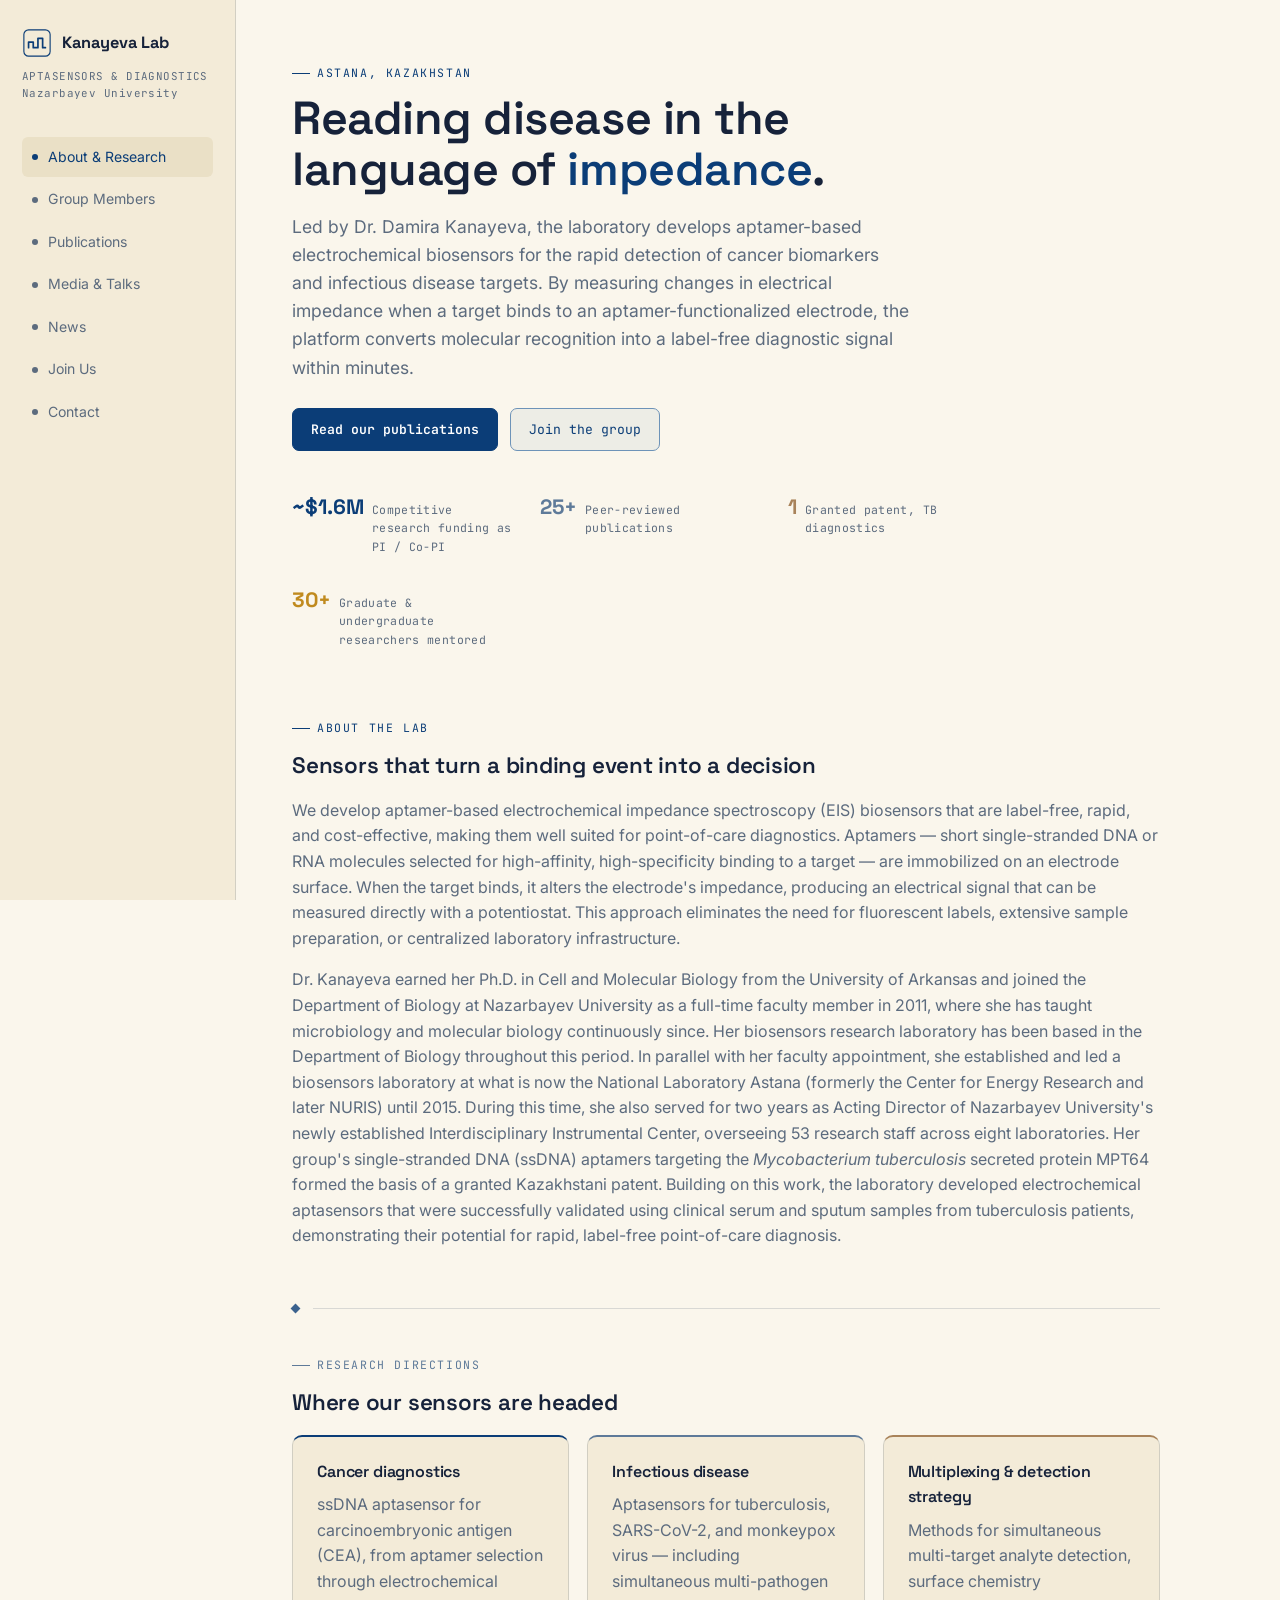
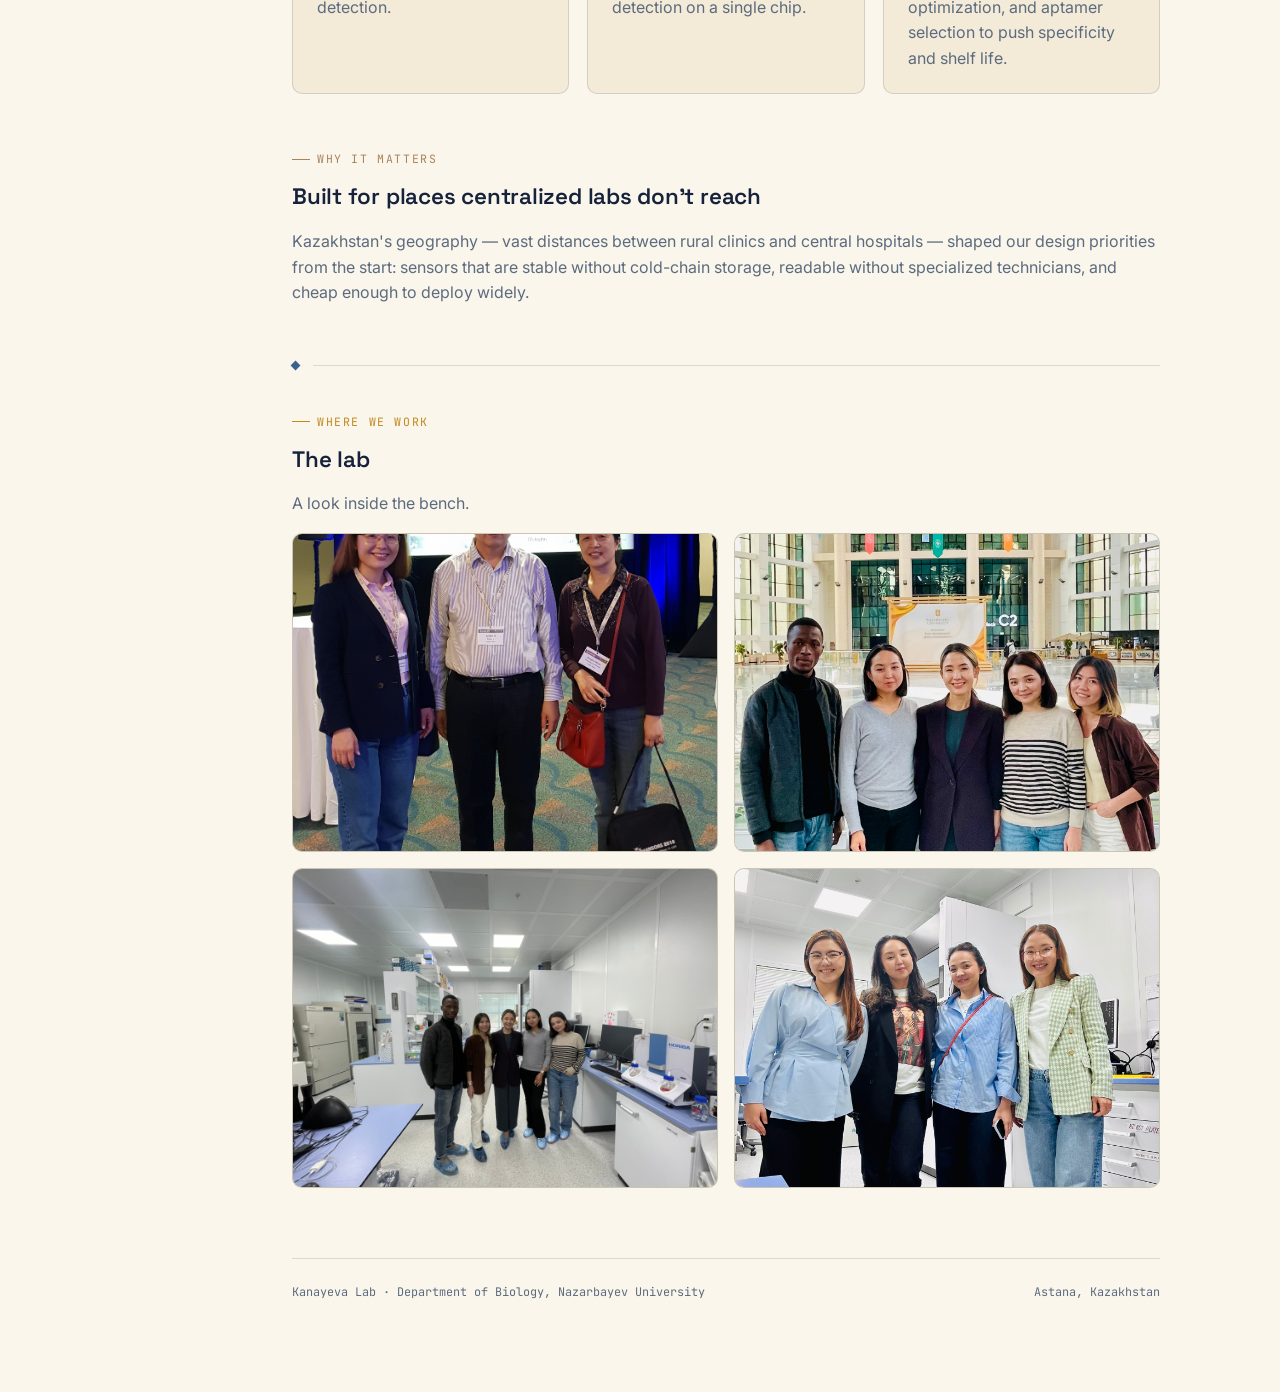
==== index.html @ 196bb0ec "Add files via upload" ====
<!DOCTYPE html>
<html lang="en">
<head>
<meta charset="UTF-8">
<meta name="viewport" content="width=device-width, initial-scale=1.0">
<title>Kanayeva Lab — Aptasensors &amp; Diagnostics, Nazarbayev University</title>
<link rel="preconnect" href="https://fonts.googleapis.com">
<link rel="preconnect" href="https://fonts.gstatic.com" crossorigin>
<link href="https://fonts.googleapis.com/css2?family=Space+Grotesk:wght@400;500;600;700&family=Inter:wght@400;500;600&family=JetBrains+Mono:wght@400;500&display=swap" rel="stylesheet">
<link rel="icon" type="image/svg+xml" href="favicon.svg">
<link rel="stylesheet" href="styles.css">
</head>
<body>
<div class="shell">

  <button class="nav-toggle" aria-label="Toggle menu">
    <svg viewBox="0 0 24 24" fill="none" stroke="currentColor" stroke-width="1.8"><path d="M3 6h18M3 12h18M3 18h18"/></svg>
  </button>

  <nav class="sidebar">
    <a href="index.html" class="brand">
      <div class="brand-mark">
        <svg viewBox="0 0 32 32" fill="none">
          <rect x="2" y="2" width="28" height="28" rx="5" stroke="#0B3D77" stroke-width="1.2"/>
          <path d="M7 21 L7 15 L12 15 L12 21 L17 21 L17 11 L22 11 L22 21 L25 21" stroke="#0B3D77" stroke-width="1.8" fill="none" stroke-linecap="round" stroke-linejoin="round"/>
        </svg>
        <div>
          <div class="brand-name">Kanayeva Lab</div>
        </div>
      </div>
      <div class="brand-sub">APTASENSORS &amp; DIAGNOSTICS<br>Nazarbayev University</div>
    </a>

    <ul class="nav-list">
      <li><a href="index.html" class="active"><span class="nav-dot"></span>About &amp; Research</a></li>
      <li><a href="team.html"><span class="nav-dot"></span>Group Members</a></li>
      <li><a href="publications.html"><span class="nav-dot"></span>Publications</a></li>
      <li><a href="media.html"><span class="nav-dot"></span>Media &amp; Talks</a></li>
      <li><a href="news.html"><span class="nav-dot"></span>News</a></li>
      <li><a href="join.html"><span class="nav-dot"></span>Join Us</a></li>
      <li><a href="contact.html"><span class="nav-dot"></span>Contact</a></li>
    </ul>
  </nav>

  <main>

    <section class="hero hero-single">
      <div>
        <div class="eyebrow">Astana, Kazakhstan</div>
        <h1>Reading disease in the language of <span style="color:var(--teal)">impedance</span>.</h1>
        <p class="lede">Led by Dr. Damira Kanayeva, the laboratory develops aptamer-based electrochemical biosensors for the rapid detection of cancer biomarkers and infectious disease targets. By measuring changes in electrical impedance when a target binds to an aptamer-functionalized electrode, the platform converts molecular recognition into a label-free diagnostic signal within minutes.</p>
        <div class="hero-actions">
          <a href="publications.html" class="btn primary">Read our publications</a>
          <a href="join.html" class="btn">Join the group</a>
        </div>
        <div class="stat-row">
          <div class="stat"><b>~$1.6M</b><span>Competitive research funding as PI / Co-PI</span></div>
          <div class="stat"><b>25+</b><span>Peer-reviewed publications</span></div>
          <div class="stat"><b>1</b><span>Granted patent, TB diagnostics</span></div>
          <div class="stat"><b>30+</b><span>Graduate &amp; undergraduate researchers mentored</span></div>
        </div>
      </div>
    </section>

    <section>
      <div class="eyebrow">About the lab</div>
      <h2>Sensors that turn a binding event into a decision</h2>
      <p>We develop aptamer-based electrochemical impedance spectroscopy (EIS) biosensors that are label-free, rapid, and cost-effective, making them well suited for point-of-care diagnostics. Aptamers — short single-stranded DNA or RNA molecules selected for high-affinity, high-specificity binding to a target — are immobilized on an electrode surface. When the target binds, it alters the electrode's impedance, producing an electrical signal that can be measured directly with a potentiostat. This approach eliminates the need for fluorescent labels, extensive sample preparation, or centralized laboratory infrastructure.</p>
      <p>Dr. Kanayeva earned her Ph.D. in Cell and Molecular Biology from the University of Arkansas and joined the Department of Biology at Nazarbayev University as a full-time faculty member in 2011, where she has taught microbiology and molecular biology continuously since. Her biosensors research laboratory has been based in the Department of Biology throughout this period. In parallel with her faculty appointment, she established and led a biosensors laboratory at what is now the National Laboratory Astana (formerly the Center for Energy Research and later NURIS) until 2015. During this time, she also served for two years as Acting Director of Nazarbayev University's newly established Interdisciplinary Instrumental Center, overseeing 53 research staff across eight laboratories. Her group's single-stranded DNA (ssDNA) aptamers targeting the <em>Mycobacterium tuberculosis</em> secreted protein MPT64 formed the basis of a granted Kazakhstani patent. Building on this work, the laboratory developed electrochemical aptasensors that were successfully validated using clinical serum and sputum samples from tuberculosis patients, demonstrating their potential for rapid, label-free point-of-care diagnosis.</p>
    </section>

    <div class="arc-divider">
      <span class="divider-mark"></span>
      <div class="line"></div>
    </div>

    <section>
      <div class="eyebrow violet">Research directions</div>
      <h2>Where our sensors are headed</h2>
      <div class="grid-3">
        <div class="panel">
          <h3 style="font-size:1rem">Cancer diagnostics</h3>
          <p style="margin-bottom:0">ssDNA aptasensor for carcinoembryonic antigen (CEA), from aptamer selection through electrochemical detection.</p>
        </div>
        <div class="panel">
          <h3 style="font-size:1rem">Infectious disease</h3>
          <p style="margin-bottom:0">Aptasensors for tuberculosis, SARS-CoV-2, and monkeypox virus — including simultaneous multi-pathogen detection on a single chip.</p>
        </div>
        <div class="panel">
          <h3 style="font-size:1rem">Multiplexing &amp; detection strategy</h3>
          <p style="margin-bottom:0">Methods for simultaneous multi-target analyte detection, surface chemistry optimization, and aptamer selection to push specificity and shelf life.</p>
        </div>
      </div>
    </section>

    <section>
      <div class="eyebrow rose">Why it matters</div>
      <h2>Built for places centralized labs don't reach</h2>
      <p>Kazakhstan's geography — vast distances between rural clinics and central hospitals — shaped our design priorities from the start: sensors that are stable without cold-chain storage, readable without specialized technicians, and cheap enough to deploy widely.</p>
    </section>

    <div class="arc-divider">
      <span class="divider-mark"></span>
      <div class="line"></div>
    </div>

    <section>
      <div class="eyebrow amber">Where we work</div>
      <h2>The lab</h2>
      <p>A look inside the bench.</p>
      <div class="photo-grid">
        <div class="photo-slot">
          <img src="images/lab/bench.jpg" alt="With Dr. Yanbin Li and Dr. Ronghui Wang at Biosensors 2018, Miami" onerror="this.style.display='none'">
          <div class="placeholder-label"><b>images/lab/bench.jpg</b>Lab bench / workspace</div>
        </div>
        <div class="photo-slot">
          <img src="images/lab/potentiostat.jpg" alt="Group at Nazarbayev University" onerror="this.style.display='none'">
          <div class="placeholder-label"><b>images/lab/potentiostat.jpg</b>Potentiostat / EIS setup</div>
        </div>
        <div class="photo-slot">
          <img src="images/lab/team-working.jpg" alt="Group in the lab" onerror="this.style.display='none'">
          <div class="placeholder-label"><b>images/lab/team-working.jpg</b>Group at work</div>
        </div>
        <div class="photo-slot">
          <img src="images/lab/equipment.jpg" alt="Group in the lab" onerror="this.style.display='none'">
          <div class="placeholder-label"><b>images/lab/equipment.jpg</b>Equipment / instrumentation</div>
        </div>
      </div>
    </section>

    <footer class="page-foot">
      <span>Kanayeva Lab · Department of Biology, Nazarbayev University</span>
      <span>Astana, Kazakhstan</span>
    </footer>
  </main>
</div>
<script src="script.js"></script>
</body>
</html>
---- styles.css ----
/* ============================================================
   Kanayeva Biosensors Lab — shared styles
   Token system (NU-aligned palette, warm beige background):
   Color:  --bg #FAF6EC · --bg-panel #F3EBD8 · --bg-panel-2 #EAE0C6
           --text #16223A · --text-muted #5C6B7E
           --teal #0B3D77 (NU navy, primary accent) · --amber #C08A1E (NU gold)
           --border rgba(11,36,66,.14)
   Type:   display = Space Grotesk · body = Inter · mono = JetBrains Mono
   ============================================================ */

/* Fonts loaded via <link> tags in each page's <head> for reliability */

:root{
  --bg:#FAF6EC;
  --bg-panel:#F3EBD8;
  --bg-panel-2:#EAE0C6;
  --text:#16223A;
  --text-muted:#5C6B7E;
  --teal:#0B3D77;
  --teal-dim:#6D93B8;
  --amber:#C08A1E;
  --violet:#5E7A99;
  --violet-dim:rgba(94,122,153,.15);
  --rose:#A9835A;
  --rose-dim:rgba(169,131,90,.15);
  --border:rgba(11,36,66,.14);
  --font-display:'Space Grotesk', -apple-system, 'Segoe UI', system-ui, sans-serif;
  --font-body:'Inter', -apple-system, 'Segoe UI', system-ui, sans-serif;
  --font-mono:'JetBrains Mono', 'SFMono-Regular', Consolas, monospace;
  --sidebar-w:236px;
}

*{box-sizing:border-box}
html{scroll-behavior:smooth}
body{
  margin:0;
  background-color:var(--bg);
  color:var(--text);
  font-family:var(--font-body);
  font-size:16px;
  line-height:1.6;
  -webkit-font-smoothing:antialiased;
}

::selection{background:rgba(11,61,119,.18); color:var(--text);}

@media (prefers-reduced-motion: reduce){
  *{animation-duration:.001ms !important; transition-duration:.001ms !important; scroll-behavior:auto !important;}
}

a{color:inherit; text-decoration:none}
h1,h2,h3,h4{font-family:var(--font-display); font-weight:600; letter-spacing:-0.01em; margin:0 0 .5em}
p{margin:0 0 1em; color:var(--text-muted)}
strong{color:var(--text); font-weight:600}

.mono{font-family:var(--font-mono)}
.eyebrow{
  font-family:var(--font-mono);
  font-size:.72rem;
  letter-spacing:.14em;
  text-transform:uppercase;
  color:var(--teal);
  display:flex;
  align-items:center;
  gap:.6em;
  margin-bottom:.9em;
}
.eyebrow::before{
  content:"";
  width:18px; height:1px;
  background:currentColor;
  display:inline-block;
}
.eyebrow.violet{color:var(--violet);}
.eyebrow.rose{color:var(--rose);}
.eyebrow.amber{color:var(--amber);}

/* ---------- layout shell ---------- */
.shell{
  display:flex;
  min-height:100vh;
}

/* sidebar */
.sidebar{
  width:var(--sidebar-w);
  flex-shrink:0;
  background:var(--bg-panel);
  border-right:1px solid var(--border);
  position:fixed;
  top:0; left:0; bottom:0;
  display:flex;
  flex-direction:column;
  padding:28px 22px;
  z-index:40;
}
.brand{
  display:block;
  margin-bottom:34px;
}
.brand-mark{
  display:flex; align-items:center; gap:10px;
  margin-bottom:10px;
}
.brand-mark svg{width:30px; height:30px; flex-shrink:0}
.brand-name{
  font-family:var(--font-display);
  font-weight:700;
  font-size:1.02rem;
  line-height:1.2;
  color:var(--text);
}
.brand-sub{
  font-family:var(--font-mono);
  font-size:.68rem;
  color:var(--text-muted);
  letter-spacing:.04em;
}

.nav-list{list-style:none; margin:0; padding:0; display:flex; flex-direction:column; gap:2px;}
.nav-list a{
  display:flex; align-items:center; gap:10px;
  padding:9px 10px;
  border-radius:6px;
  font-size:.88rem;
  color:var(--text-muted);
  transition:background .15s ease, color .15s ease;
}
.nav-list a:hover{background:var(--bg-panel-2); color:var(--text)}
.nav-list a.active{color:var(--teal); background:var(--bg-panel-2);}
.nav-list a.active .nav-dot{background:var(--teal);}
.nav-dot{width:6px; height:6px; border-radius:50%; background:var(--text-muted); flex-shrink:0}

/* mobile nav toggle */
.nav-toggle{
  display:none;
  position:fixed; top:16px; right:16px; z-index:60;
  width:42px; height:42px;
  border-radius:8px;
  background:var(--bg-panel-2);
  border:1px solid var(--border);
  align-items:center; justify-content:center;
  color:var(--text);
}
.nav-toggle svg{width:20px; height:20px}

/* main content */
main{
  margin-left:var(--sidebar-w);
  flex:1;
  min-width:0;
  padding:64px 56px 90px;
  max-width:980px;
}
.page-head{margin-bottom:56px;}
.page-head h1{font-size:2.4rem;}
.page-head .lede{font-size:1.08rem; max-width:640px; margin-top:6px;}

section{margin-bottom:56px;}
section h2{font-size:1.4rem; margin-bottom:14px;}

/* divider — small square marker instead of a plain rule */
.arc-divider{
  display:flex; align-items:center; gap:14px;
  margin:44px 0;
  color:var(--text-muted);
}
.divider-mark{
  flex-shrink:0; width:7px; height:7px;
  background:var(--teal);
  transform:rotate(45deg);
  opacity:.8;
}
.arc-divider .line{flex:1; height:1px; background:var(--border);}

/* cards / panels */
.panel{
  background:var(--bg-panel);
  border:1px solid var(--border);
  border-radius:10px;
  padding:22px 24px;
}
.grid-2{display:grid; grid-template-columns:1fr 1fr; gap:18px;}
.grid-3{display:grid; grid-template-columns:repeat(3,1fr); gap:18px;}
.grid-3 .panel{border-top:2px solid var(--teal);}
.grid-3 .panel:nth-child(2){border-top-color:var(--violet);}
.grid-3 .panel:nth-child(3){border-top-color:var(--rose);}

/* tag / status chip */
.chip{
  display:inline-flex; align-items:center; gap:6px;
  font-family:var(--font-mono); font-size:.7rem;
  letter-spacing:.05em; text-transform:uppercase;
  padding:4px 9px; border-radius:20px;
  border:1px solid var(--border);
  color:var(--text-muted);
}
.chip.on{color:var(--amber); border-color:rgba(242,184,75,.3)}
.chip.violet{color:var(--violet); border-color:rgba(167,155,224,.3)}
.chip.rose{color:var(--rose); border-color:rgba(224,160,168,.3)}

/* custom list marker — small square */
.arc-list{list-style:none; margin:0; padding:0;}
.arc-list li{
  position:relative;
  padding-left:26px;
  margin-bottom:14px;
  color:var(--text-muted);
}
.arc-list li::before{
  content:"";
  position:absolute; left:2px; top:8px;
  width:8px; height:8px;
  background:var(--teal);
  border-radius:2px;
}

/* buttons */
.btn{
  display:inline-flex; align-items:center; gap:8px;
  font-family:var(--font-mono); font-size:.82rem;
  padding:10px 18px;
  border-radius:7px;
  border:1px solid var(--teal-dim);
  color:var(--teal);
  background:rgba(11,61,119,.05);
  transition:background .15s ease, transform .15s ease;
}
.btn:hover{background:rgba(11,61,119,.1)}
.btn.primary{background:var(--teal); color:#FFFFFF; border-color:var(--teal); font-weight:600}
.btn.primary:hover{background:#0F4C8F}

/* people cards */
.person{
  border-top:1px solid var(--border);
  padding:20px 0;
  display:grid;
  grid-template-columns:56px 1fr;
  gap:16px;
}
.person:first-of-type{border-top:none}
.avatar{
  width:56px; height:56px; border-radius:50%;
  background:var(--bg-panel-2);
  border:1px solid var(--border);
  display:flex; align-items:center; justify-content:center;
  font-family:var(--font-display); font-weight:600; color:var(--teal);
  font-size:1.1rem;
  position:relative; overflow:hidden; flex-shrink:0;
}
.avatar img{
  position:absolute; inset:0; width:100%; height:100%;
  object-fit:cover; border-radius:50%;
}

/* photo grid — for lab / equipment photos, with graceful placeholders */
.photo-grid{display:grid; grid-template-columns:repeat(2,1fr); gap:16px; margin-top:8px;}
.photo-slot{
  aspect-ratio:4/3; border-radius:10px; overflow:hidden;
  background:var(--bg-panel-2); border:1px solid var(--border);
  position:relative; display:flex; align-items:center; justify-content:center;
  padding:14px;
}
.photo-slot img{
  position:absolute; inset:0; width:100%; height:100%; object-fit:cover;
}
.photo-slot .placeholder-label{
  font-family:var(--font-mono); font-size:.68rem; color:var(--text-muted);
  text-align:center; line-height:1.5; letter-spacing:.02em;
}
.photo-slot .placeholder-label b{color:var(--teal); display:block; font-size:.72rem; margin-bottom:4px;}

@media (max-width:600px){
  .photo-grid{grid-template-columns:1fr;}
}
.person h3{font-size:1.02rem; margin-bottom:2px;}
.role{font-family:var(--font-mono); font-size:.72rem; color:var(--teal); letter-spacing:.03em; margin-bottom:8px; display:block;}

/* publications */
.pub{
  border-top:1px solid var(--border);
  padding:18px 0;
  display:flex; gap:18px; align-items:baseline; flex-wrap:wrap;
}
.pub:first-of-type{border-top:none}
.pub-year{font-family:var(--font-mono); color:var(--teal); font-size:.85rem; width:44px; flex-shrink:0}
.pub-body{flex:1; min-width:260px}
.pub-title{color:var(--text); font-weight:500; margin-bottom:3px;}
.pub-meta{font-family:var(--font-mono); font-size:.76rem; color:var(--text-muted)}

/* news */
.news-item{display:flex; gap:20px; padding:22px 0; border-top:1px solid var(--border);}
.news-item:first-of-type{border-top:none}
.news-date{font-family:var(--font-mono); font-size:.76rem; color:var(--text-muted); width:96px; flex-shrink:0; padding-top:3px;}
.news-photo{
  width:100%; max-width:320px; border-radius:10px; margin-top:12px;
  border:1px solid var(--border); display:block;
}
.news-photo-row{display:flex; gap:10px; margin-top:12px; flex-wrap:wrap;}
.news-photo-row img{width:150px; height:112px; object-fit:cover; border-radius:8px; border:1px solid var(--border);}

/* form */
.field{margin-bottom:18px;}
.field label{display:block; font-family:var(--font-mono); font-size:.74rem; color:var(--text-muted); margin-bottom:6px; letter-spacing:.03em;}
.field input, .field textarea{
  width:100%; background:var(--bg-panel-2); border:1px solid var(--border);
  border-radius:6px; padding:11px 12px; color:var(--text); font-family:var(--font-body);
  font-size:.94rem;
}
.field input:focus, .field textarea:focus{outline:2px solid var(--teal); outline-offset:1px; border-color:transparent;}

footer.page-foot{
  margin-top:70px; padding-top:24px; border-top:1px solid var(--border);
  font-family:var(--font-mono); font-size:.74rem; color:var(--text-muted);
  display:flex; justify-content:space-between; flex-wrap:wrap; gap:10px;
}

/* hero (index only) */
.hero{
  margin-bottom:70px;
}
.hero h1{font-size:2.9rem; line-height:1.1; margin-bottom:18px; max-width:680px;}
.hero .lede{font-size:1.1rem; max-width:620px;}
.hero-actions{display:flex; gap:12px; margin-top:26px;}

.stat-row{display:flex; gap:28px; margin-top:40px; flex-wrap:wrap;}
.stat{display:flex; align-items:baseline; gap:8px; max-width:220px;}
.stat b{font-family:var(--font-display); font-size:1.3rem; color:var(--teal); flex-shrink:0; white-space:nowrap;}
.stat:nth-child(2) b{color:var(--violet);}
.stat:nth-child(3) b{color:var(--rose);}
.stat:nth-child(4) b{color:var(--amber);}
.stat span{font-family:var(--font-mono); font-size:.72rem; color:var(--text-muted); letter-spacing:.03em;}

/* focus visibility */
a:focus-visible, button:focus-visible, .nav-toggle:focus-visible{
  outline:2px solid var(--teal); outline-offset:2px;
}

/* ---------- responsive ---------- */
@media (max-width: 900px){
  .grid-2, .grid-3{grid-template-columns:1fr;}
}

@media (max-width: 760px){
  .sidebar{
    transform:translateX(-100%);
    transition:transform .25s ease;
    width:min(80vw, 300px);
  }
  .sidebar.open{transform:translateX(0);}
  .nav-toggle{display:flex;}
  main{margin-left:0; padding:88px 22px 70px;}
  .page-head h1{font-size:1.9rem;}
  .hero h1{font-size:2.1rem;}
}
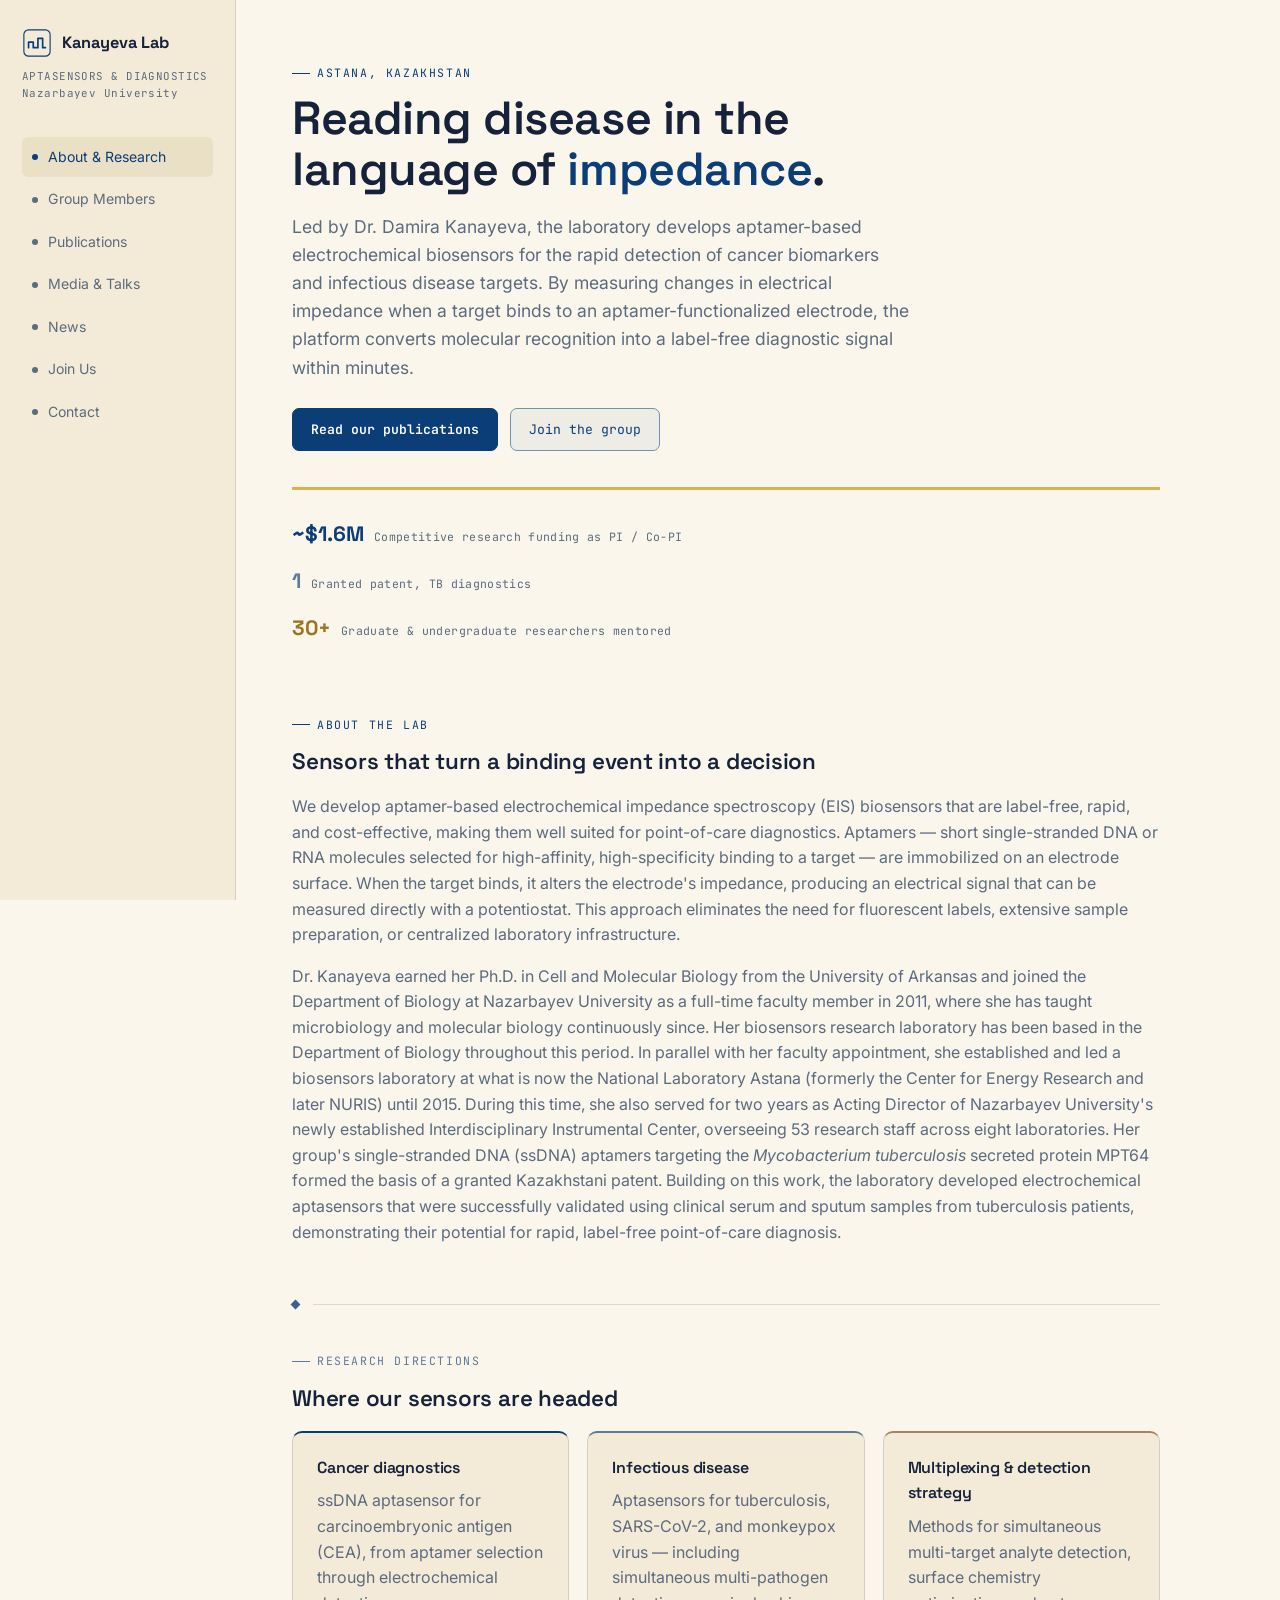
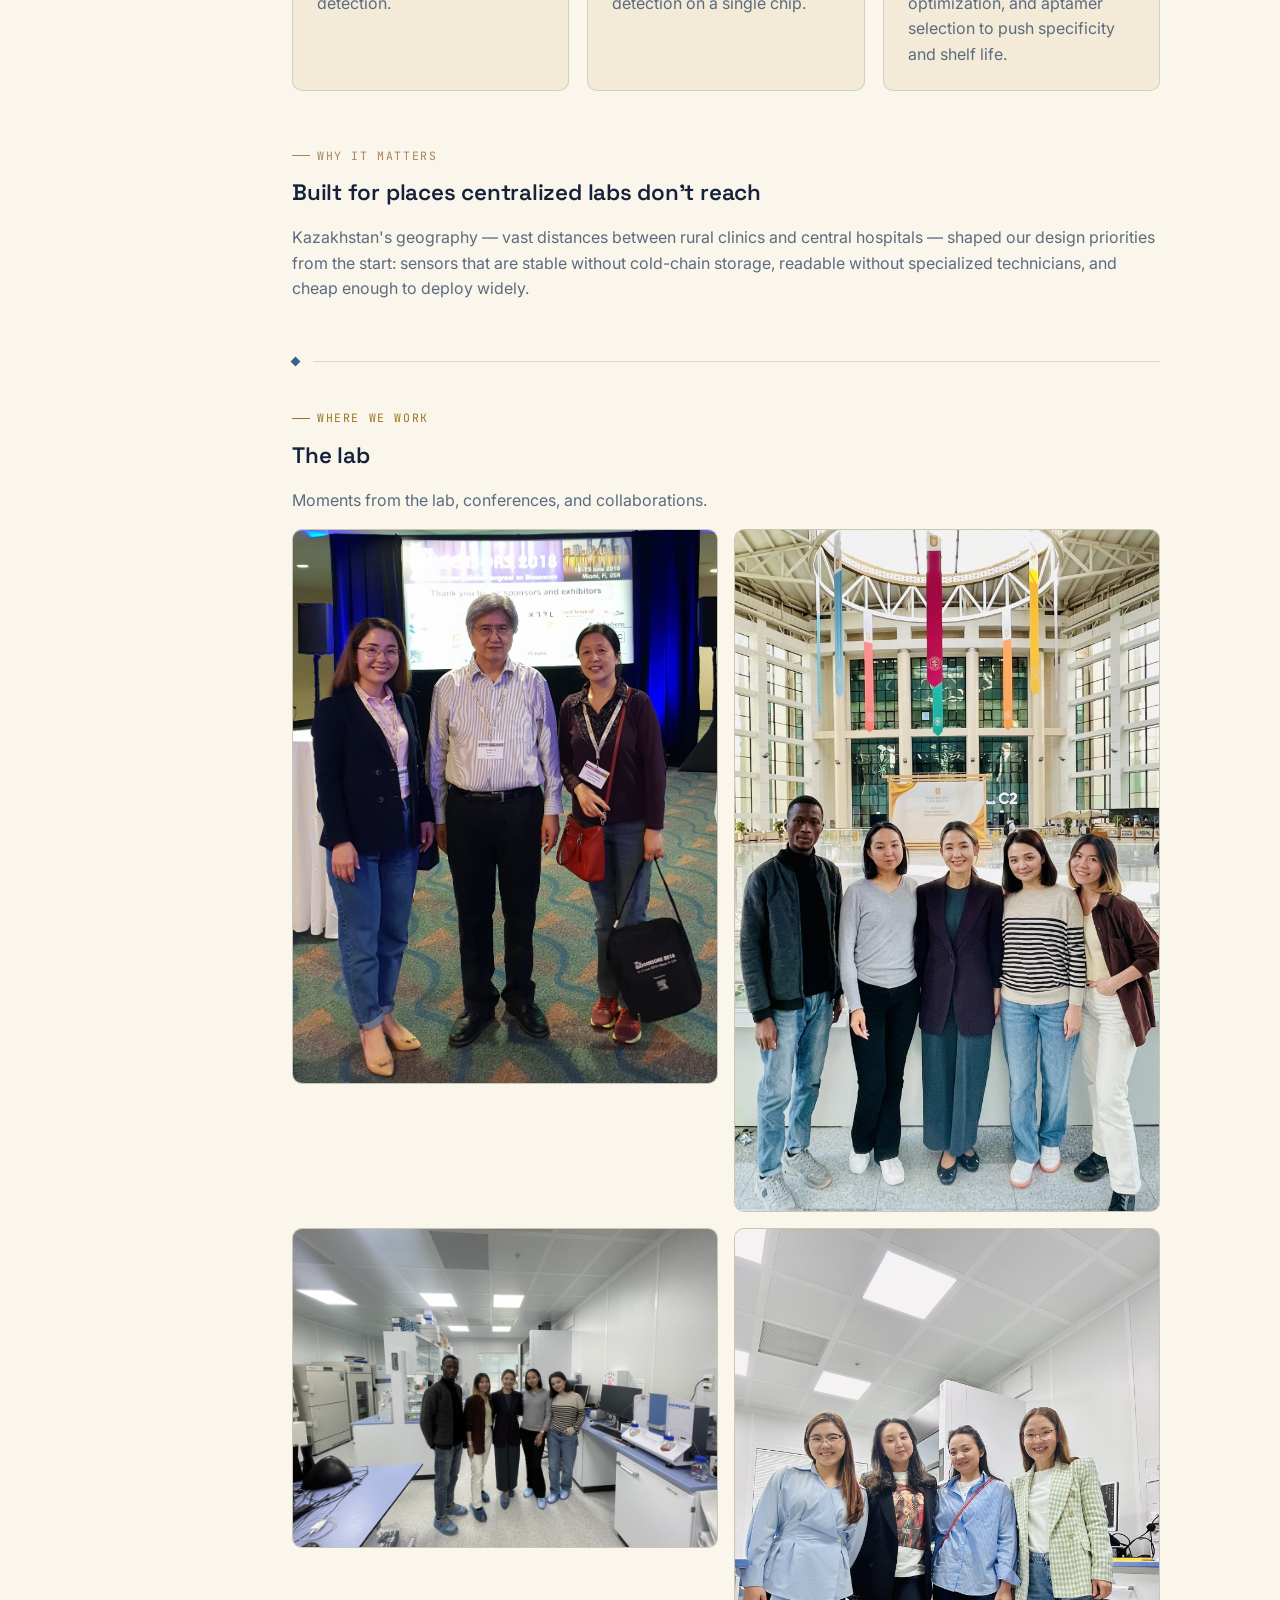
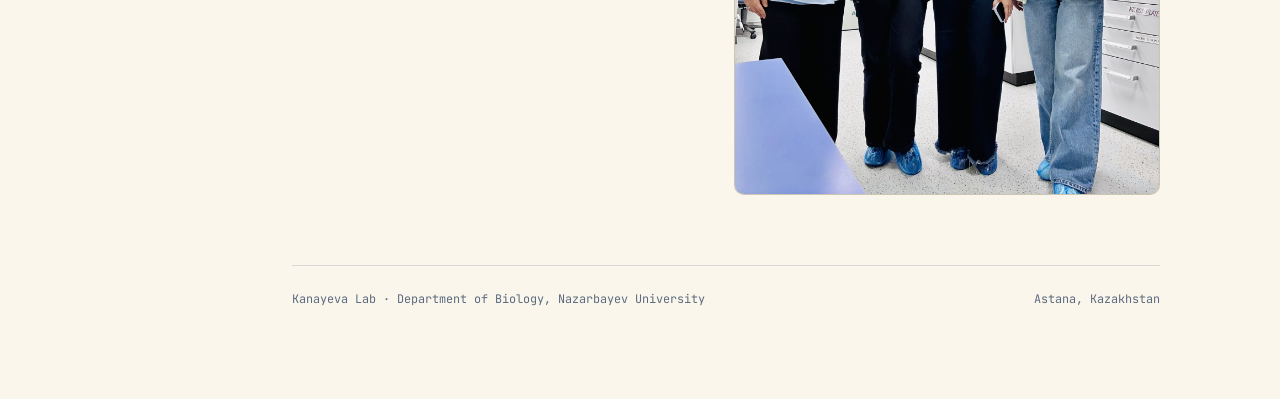
==== commit e571ce34: "Add files via upload" ====
--- a/index.html
+++ b/index.html
@@ -55,7 +55,6 @@
         </div>
         <div class="stat-row">
           <div class="stat"><b>~$1.6M</b><span>Competitive research funding as PI / Co-PI</span></div>
-          <div class="stat"><b>25+</b><span>Peer-reviewed publications</span></div>
           <div class="stat"><b>1</b><span>Granted patent, TB diagnostics</span></div>
           <div class="stat"><b>30+</b><span>Graduate &amp; undergraduate researchers mentored</span></div>
         </div>
@@ -107,23 +106,19 @@
     <section>
       <div class="eyebrow amber">Where we work</div>
       <h2>The lab</h2>
-      <p>A look inside the bench.</p>
+      <p>Moments from the lab, conferences, and collaborations.</p>
       <div class="photo-grid">
         <div class="photo-slot">
-          <img src="images/lab/bench.jpg" alt="With Dr. Yanbin Li and Dr. Ronghui Wang at Biosensors 2018, Miami" onerror="this.style.display='none'">
-          <div class="placeholder-label"><b>images/lab/bench.jpg</b>Lab bench / workspace</div>
+          <img src="images/lab/bench.jpg" alt="With Dr. Yanbin Li and Dr. Ronghui Wang at Biosensors 2018, Miami" onerror="this.closest('.photo-slot').style.display='none'">
         </div>
         <div class="photo-slot">
-          <img src="images/lab/potentiostat.jpg" alt="Group at Nazarbayev University" onerror="this.style.display='none'">
-          <div class="placeholder-label"><b>images/lab/potentiostat.jpg</b>Potentiostat / EIS setup</div>
+          <img src="images/lab/potentiostat.jpg" alt="Group at Nazarbayev University" onerror="this.closest('.photo-slot').style.display='none'">
         </div>
         <div class="photo-slot">
-          <img src="images/lab/team-working.jpg" alt="Group in the lab" onerror="this.style.display='none'">
-          <div class="placeholder-label"><b>images/lab/team-working.jpg</b>Group at work</div>
+          <img src="images/lab/team-working.jpg" alt="Group in the lab" onerror="this.closest('.photo-slot').style.display='none'">
         </div>
         <div class="photo-slot">
-          <img src="images/lab/equipment.jpg" alt="Group in the lab" onerror="this.style.display='none'">
-          <div class="placeholder-label"><b>images/lab/equipment.jpg</b>Equipment / instrumentation</div>
+          <img src="images/lab/equipment.jpg" alt="Group in the lab" onerror="this.closest('.photo-slot').style.display='none'">
         </div>
       </div>
     </section>
--- a/styles.css
+++ b/styles.css
@@ -3,7 +3,7 @@
    Token system (NU-aligned palette, warm beige background):
    Color:  --bg #FAF6EC · --bg-panel #F3EBD8 · --bg-panel-2 #EAE0C6
            --text #16223A · --text-muted #5C6B7E
-           --teal #0B3D77 (NU navy, primary accent) · --amber #C08A1E (NU gold)
+           --teal #0B3D77 (NU navy, primary accent) · --amber #DDAF53 (NU Sand Gold)
            --border rgba(11,36,66,.14)
    Type:   display = Space Grotesk · body = Inter · mono = JetBrains Mono
    ============================================================ */
@@ -18,7 +18,8 @@
   --text-muted:#5C6B7E;
   --teal:#0B3D77;
   --teal-dim:#6D93B8;
-  --amber:#C08A1E;
+  --amber:#DDAF53;
+  --amber-text:#9A7526;
   --violet:#5E7A99;
   --violet-dim:rgba(94,122,153,.15);
   --rose:#A9835A;
@@ -73,7 +74,7 @@
 }
 .eyebrow.violet{color:var(--violet);}
 .eyebrow.rose{color:var(--rose);}
-.eyebrow.amber{color:var(--amber);}
+.eyebrow.amber{color:var(--amber-text);}
 
 /* ---------- layout shell ---------- */
 .shell{
@@ -195,7 +196,7 @@
   border:1px solid var(--border);
   color:var(--text-muted);
 }
-.chip.on{color:var(--amber); border-color:rgba(242,184,75,.3)}
+.chip.on{color:var(--amber-text); border-color:rgba(221,175,83,.5)}
 .chip.violet{color:var(--violet); border-color:rgba(167,155,224,.3)}
 .chip.rose{color:var(--rose); border-color:rgba(224,160,168,.3)}
 
@@ -254,15 +255,17 @@
 }
 
 /* photo grid — for lab / equipment photos, with graceful placeholders */
-.photo-grid{display:grid; grid-template-columns:repeat(2,1fr); gap:16px; margin-top:8px;}
+.photo-grid{display:grid; grid-template-columns:repeat(2,1fr); gap:16px; margin-top:8px; align-items:start;}
 .photo-slot{
-  aspect-ratio:4/3; border-radius:10px; overflow:hidden;
+  border-radius:10px; overflow:hidden;
   background:var(--bg-panel-2); border:1px solid var(--border);
-  position:relative; display:flex; align-items:center; justify-content:center;
-  padding:14px;
+  position:relative;
 }
 .photo-slot img{
-  position:absolute; inset:0; width:100%; height:100%; object-fit:cover;
+  width:100%; height:auto; display:block;
+}
+.photo-slot.empty{
+  aspect-ratio:3/4; display:flex; align-items:center; justify-content:center; padding:14px;
 }
 .photo-slot .placeholder-label{
   font-family:var(--font-mono); font-size:.68rem; color:var(--text-muted);
@@ -293,11 +296,11 @@
 .news-item:first-of-type{border-top:none}
 .news-date{font-family:var(--font-mono); font-size:.76rem; color:var(--text-muted); width:96px; flex-shrink:0; padding-top:3px;}
 .news-photo{
-  width:100%; max-width:320px; border-radius:10px; margin-top:12px;
-  border:1px solid var(--border); display:block;
+  max-width:320px; max-height:380px; border-radius:10px; margin-top:12px;
+  border:1px solid var(--border); display:block; object-fit:cover;
 }
 .news-photo-row{display:flex; gap:10px; margin-top:12px; flex-wrap:wrap;}
-.news-photo-row img{width:150px; height:112px; object-fit:cover; border-radius:8px; border:1px solid var(--border);}
+.news-photo-row img{width:135px; height:180px; object-fit:cover; object-position:center center; border-radius:8px; border:1px solid var(--border); background:var(--bg-panel-2);}
 
 /* form */
 .field{margin-bottom:18px;}
@@ -323,12 +326,11 @@
 .hero .lede{font-size:1.1rem; max-width:620px;}
 .hero-actions{display:flex; gap:12px; margin-top:26px;}
 
-.stat-row{display:flex; gap:28px; margin-top:40px; flex-wrap:wrap;}
-.stat{display:flex; align-items:baseline; gap:8px; max-width:220px;}
+.stat-row{display:flex; flex-direction:column; gap:14px; margin-top:36px; padding-top:28px; border-top:3px solid var(--amber);}
+.stat{display:flex; align-items:baseline; gap:10px;}
 .stat b{font-family:var(--font-display); font-size:1.3rem; color:var(--teal); flex-shrink:0; white-space:nowrap;}
 .stat:nth-child(2) b{color:var(--violet);}
-.stat:nth-child(3) b{color:var(--rose);}
-.stat:nth-child(4) b{color:var(--amber);}
+.stat:nth-child(3) b{color:var(--amber-text);}
 .stat span{font-family:var(--font-mono); font-size:.72rem; color:var(--text-muted); letter-spacing:.03em;}
 
 /* focus visibility */
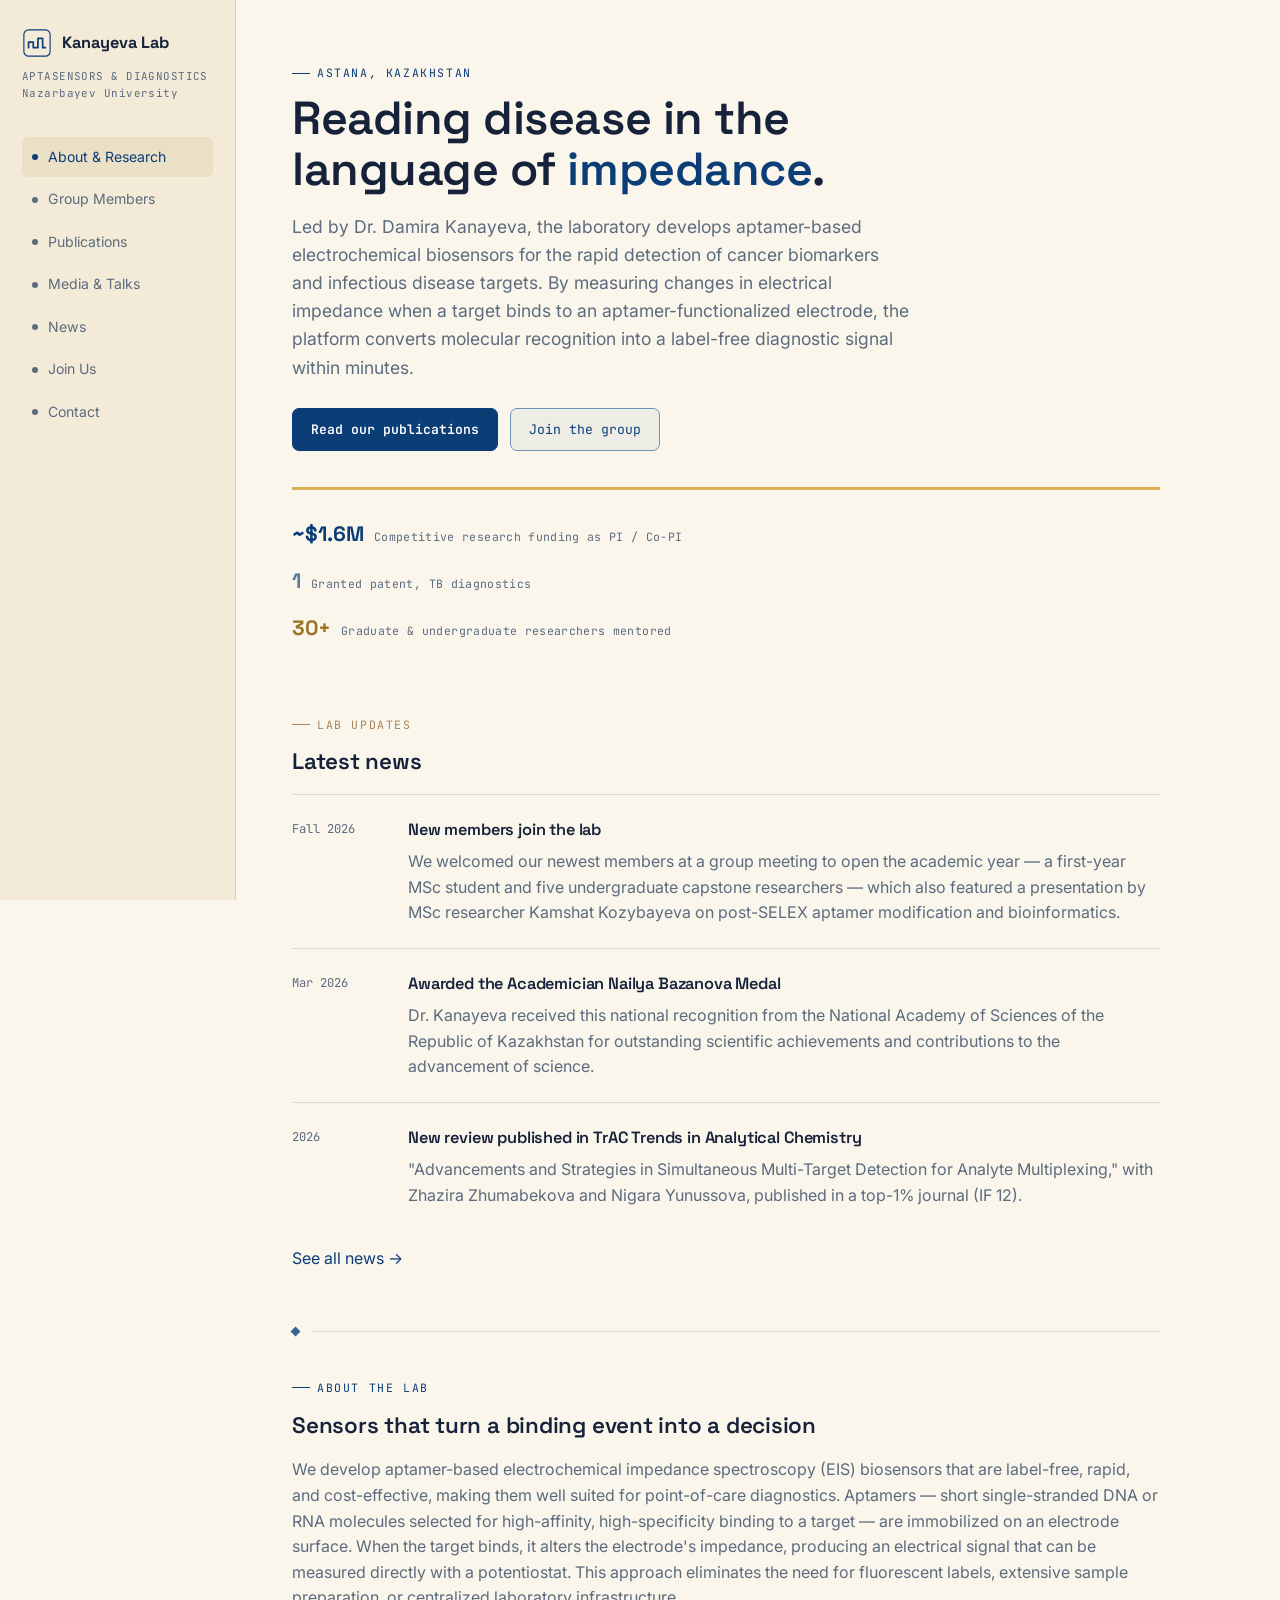
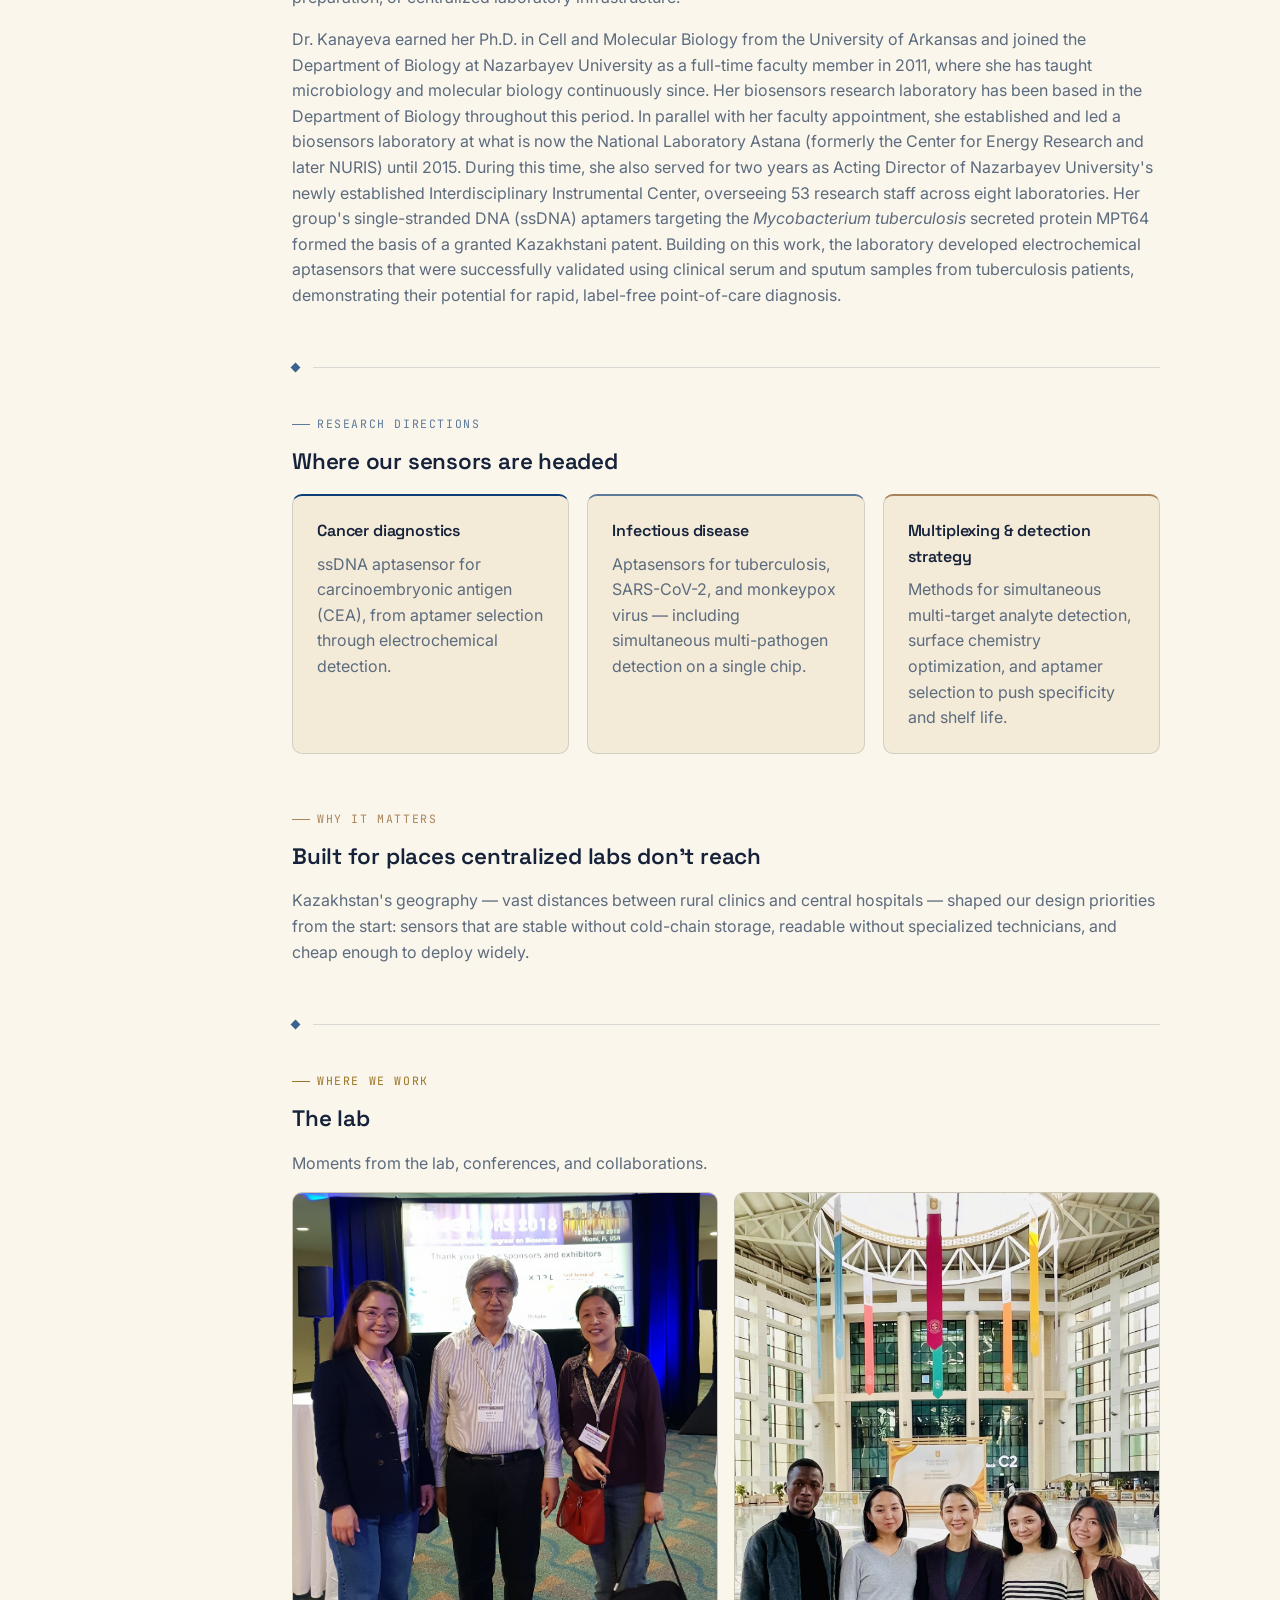
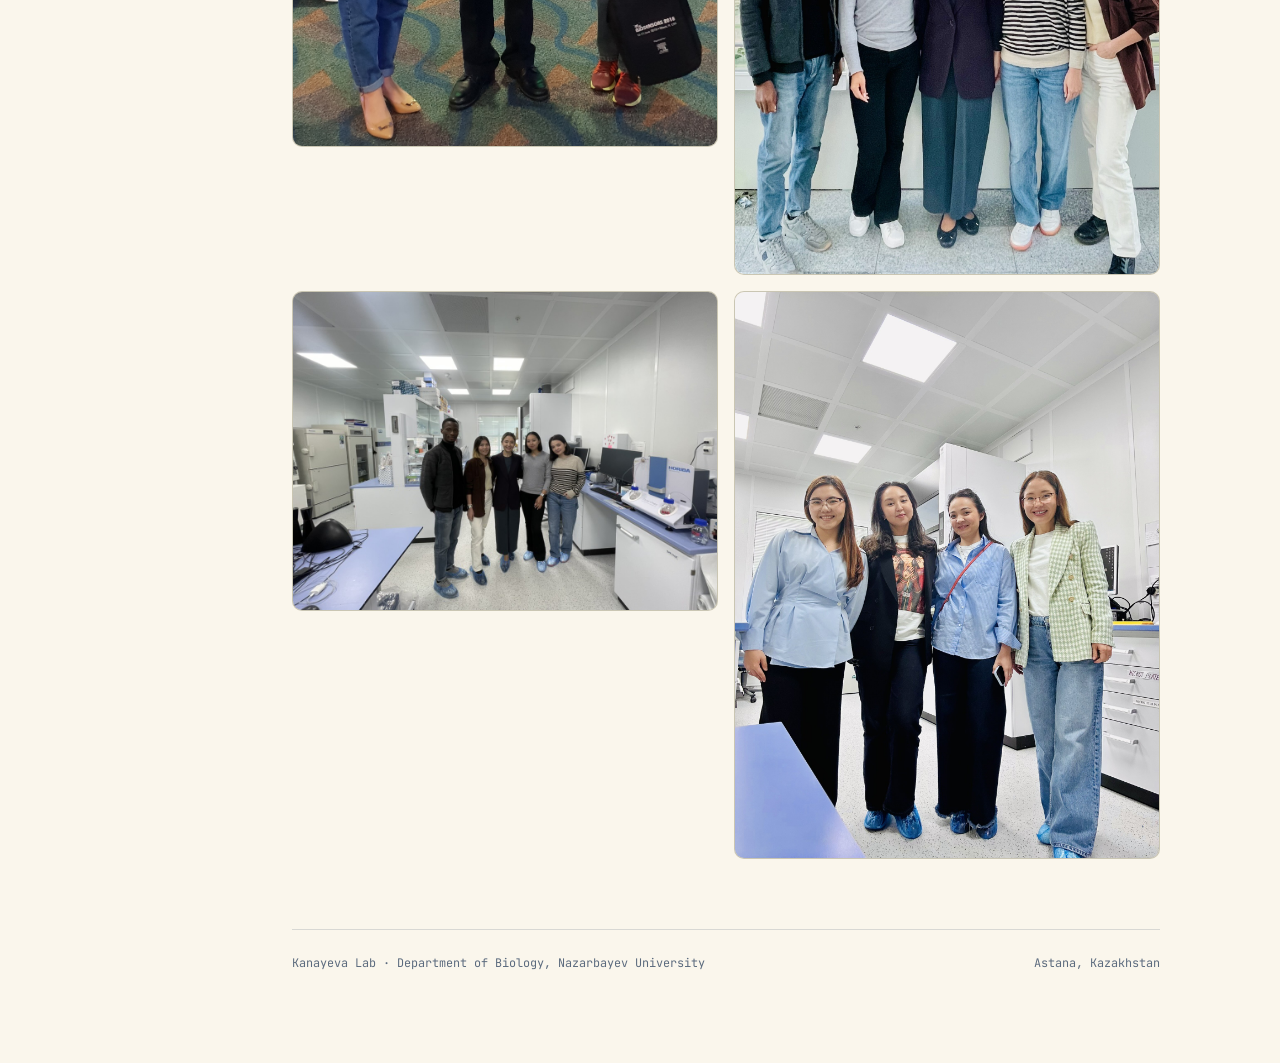
==== commit 2d061f6d: "Add files via upload" ====
--- a/index.html
+++ b/index.html
@@ -60,6 +60,38 @@
         </div>
       </div>
     </section>
+
+    <section>
+      <div class="eyebrow rose">Lab updates</div>
+      <h2>Latest news</h2>
+      <div class="news-item">
+        <div class="news-date mono">Fall 2026</div>
+        <div>
+          <h3 style="font-size:1.02rem; margin-bottom:6px;">New members join the lab</h3>
+          <p style="margin-bottom:0">We welcomed our newest members at a group meeting to open the academic year — a first-year MSc student and five undergraduate capstone researchers — which also featured a presentation by MSc researcher Kamshat Kozybayeva on post-SELEX aptamer modification and bioinformatics.</p>
+        </div>
+      </div>
+      <div class="news-item">
+        <div class="news-date mono">Mar 2026</div>
+        <div>
+          <h3 style="font-size:1.02rem; margin-bottom:6px;">Awarded the Academician Nailya Bazanova Medal</h3>
+          <p style="margin-bottom:0">Dr. Kanayeva received this national recognition from the National Academy of Sciences of the Republic of Kazakhstan for outstanding scientific achievements and contributions to the advancement of science.</p>
+        </div>
+      </div>
+      <div class="news-item">
+        <div class="news-date mono">2026</div>
+        <div>
+          <h3 style="font-size:1.02rem; margin-bottom:6px;">New review published in TrAC Trends in Analytical Chemistry</h3>
+          <p style="margin-bottom:0">"Advancements and Strategies in Simultaneous Multi-Target Detection for Analyte Multiplexing," with Zhazira Zhumabekova and Nigara Yunussova, published in a top-1% journal (IF 12).</p>
+        </div>
+      </div>
+      <p style="margin-top:16px"><a href="news.html" style="color:var(--teal)">See all news →</a></p>
+    </section>
+
+    <div class="arc-divider">
+      <span class="divider-mark"></span>
+      <div class="line"></div>
+    </div>
 
     <section>
       <div class="eyebrow">About the lab</div>
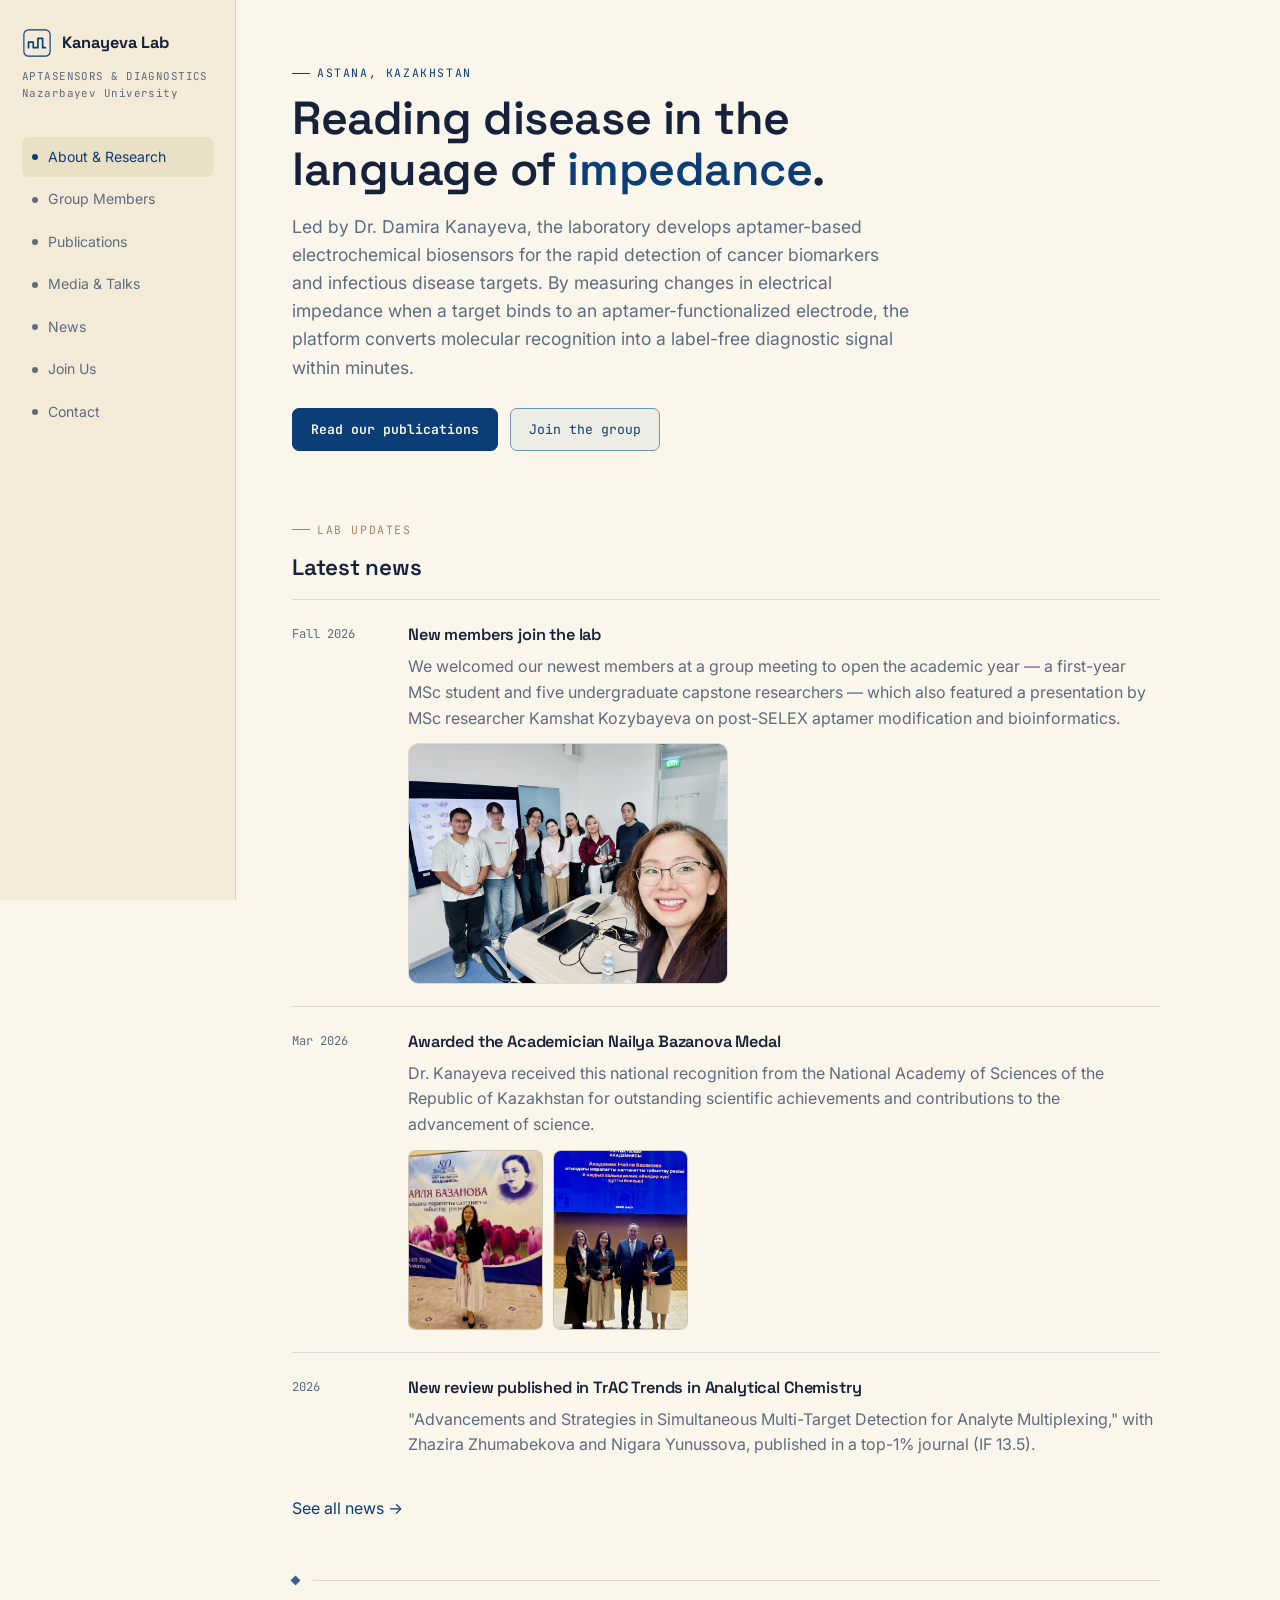
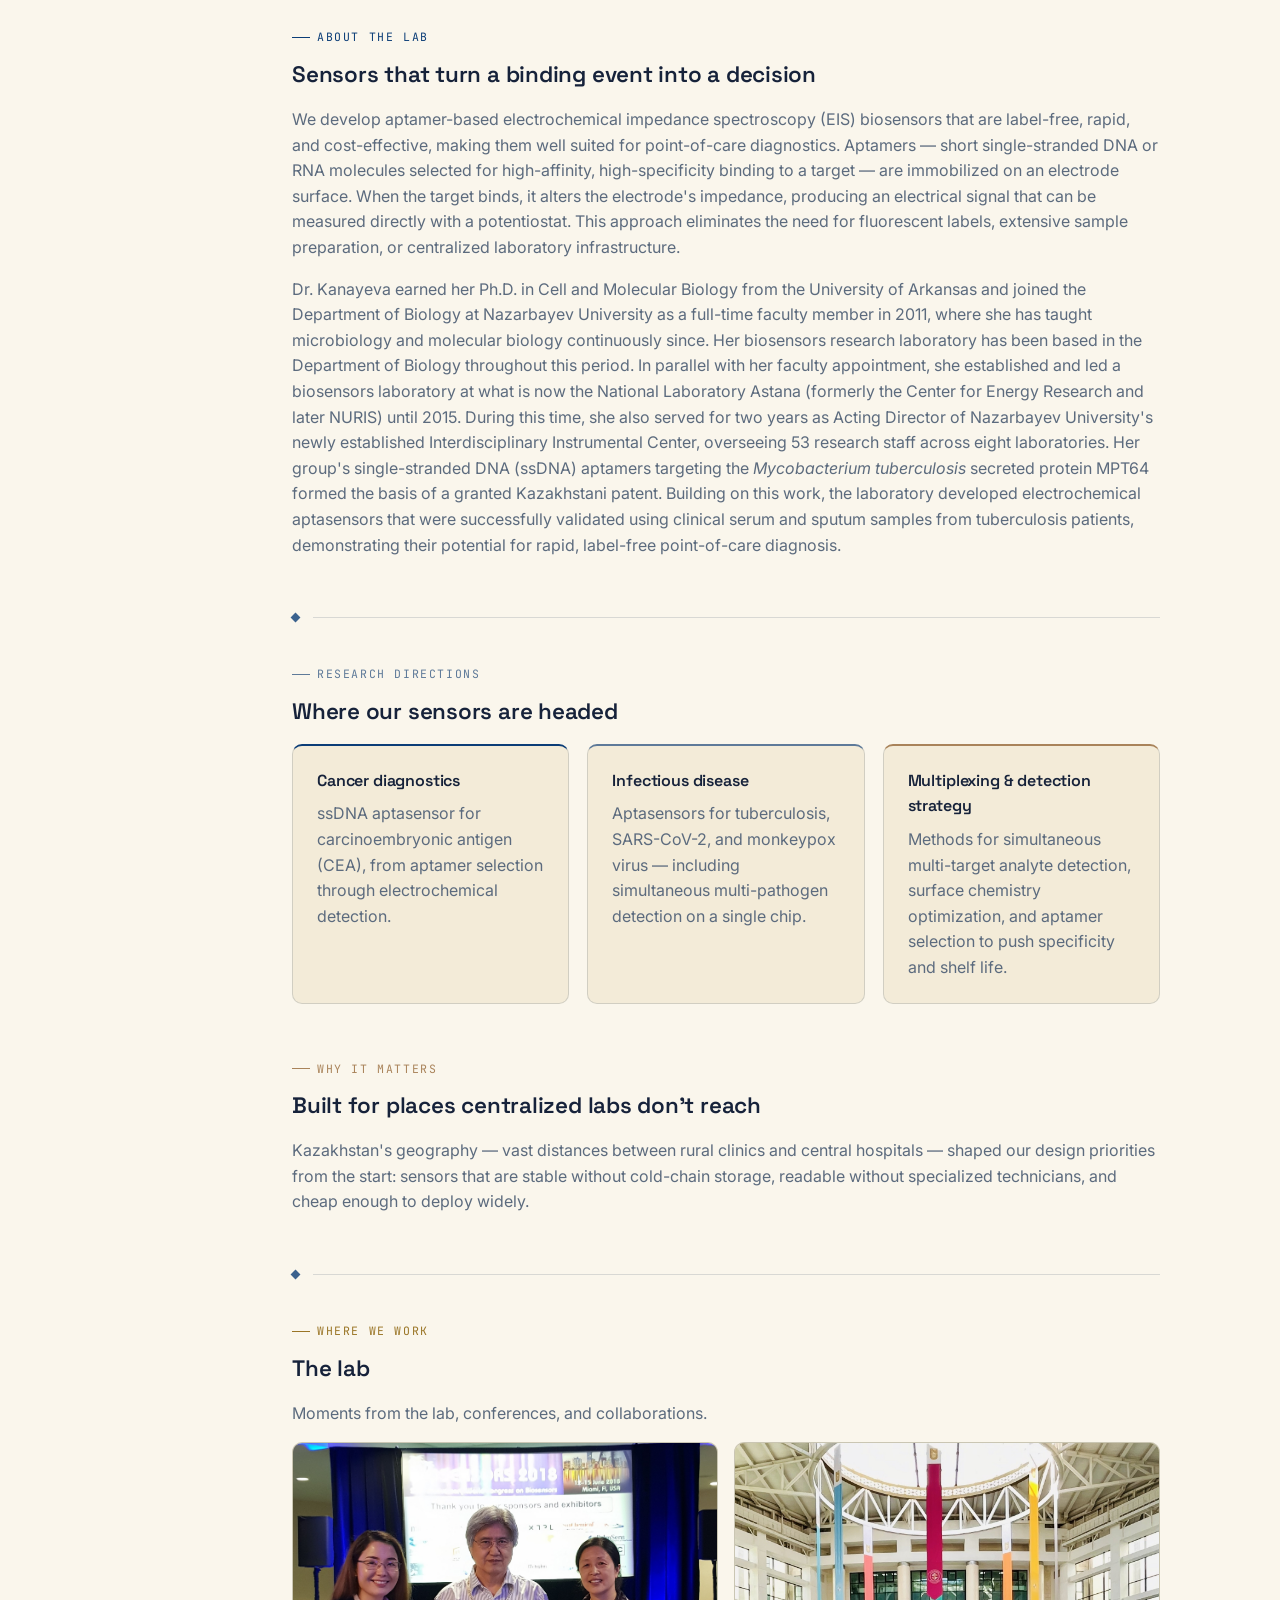
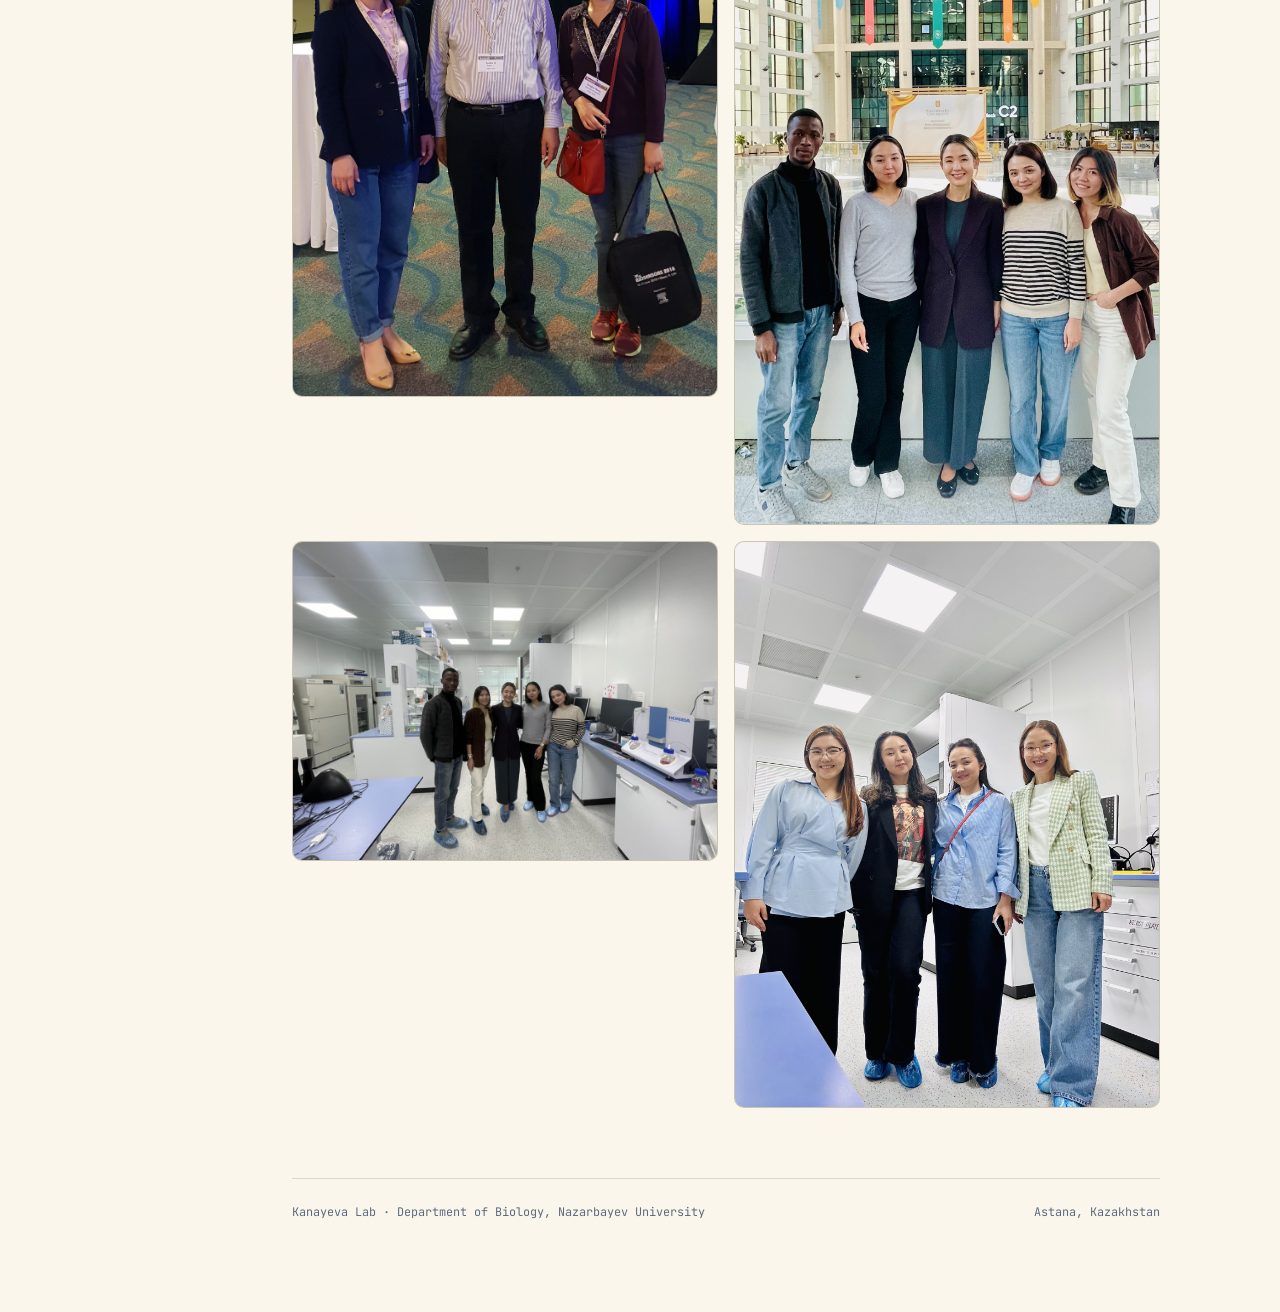
==== commit 9745bf99: "Add files via upload" ====
--- a/index.html
+++ b/index.html
@@ -53,11 +53,6 @@
           <a href="publications.html" class="btn primary">Read our publications</a>
           <a href="join.html" class="btn">Join the group</a>
         </div>
-        <div class="stat-row">
-          <div class="stat"><b>~$1.6M</b><span>Competitive research funding as PI / Co-PI</span></div>
-          <div class="stat"><b>1</b><span>Granted patent, TB diagnostics</span></div>
-          <div class="stat"><b>30+</b><span>Graduate &amp; undergraduate researchers mentored</span></div>
-        </div>
       </div>
     </section>
 
@@ -69,6 +64,7 @@
         <div>
           <h3 style="font-size:1.02rem; margin-bottom:6px;">New members join the lab</h3>
           <p style="margin-bottom:0">We welcomed our newest members at a group meeting to open the academic year — a first-year MSc student and five undergraduate capstone researchers — which also featured a presentation by MSc researcher Kamshat Kozybayeva on post-SELEX aptamer modification and bioinformatics.</p>
+          <img class="news-photo" src="images/news/group-meeting-2026.jpg" alt="Lab group meeting welcoming new members, Fall 2026" onerror="this.style.display='none'">
         </div>
       </div>
       <div class="news-item">
@@ -76,13 +72,17 @@
         <div>
           <h3 style="font-size:1.02rem; margin-bottom:6px;">Awarded the Academician Nailya Bazanova Medal</h3>
           <p style="margin-bottom:0">Dr. Kanayeva received this national recognition from the National Academy of Sciences of the Republic of Kazakhstan for outstanding scientific achievements and contributions to the advancement of science.</p>
+          <div class="news-photo-row">
+            <img src="images/news/bazanova-medal.jpg" alt="At the Academician Nailya Bazanova Medal ceremony, Almaty, March 2026" onerror="this.style.display='none'">
+            <img src="images/news/bazanova-medal-2.jpg" alt="At the Academician Nailya Bazanova Medal ceremony" onerror="this.style.display='none'">
+          </div>
         </div>
       </div>
       <div class="news-item">
         <div class="news-date mono">2026</div>
         <div>
           <h3 style="font-size:1.02rem; margin-bottom:6px;">New review published in TrAC Trends in Analytical Chemistry</h3>
-          <p style="margin-bottom:0">"Advancements and Strategies in Simultaneous Multi-Target Detection for Analyte Multiplexing," with Zhazira Zhumabekova and Nigara Yunussova, published in a top-1% journal (IF 12).</p>
+          <p style="margin-bottom:0">"Advancements and Strategies in Simultaneous Multi-Target Detection for Analyte Multiplexing," with Zhazira Zhumabekova and Nigara Yunussova, published in a top-1% journal (IF 13.5).</p>
         </div>
       </div>
       <p style="margin-top:16px"><a href="news.html" style="color:var(--teal)">See all news →</a></p>
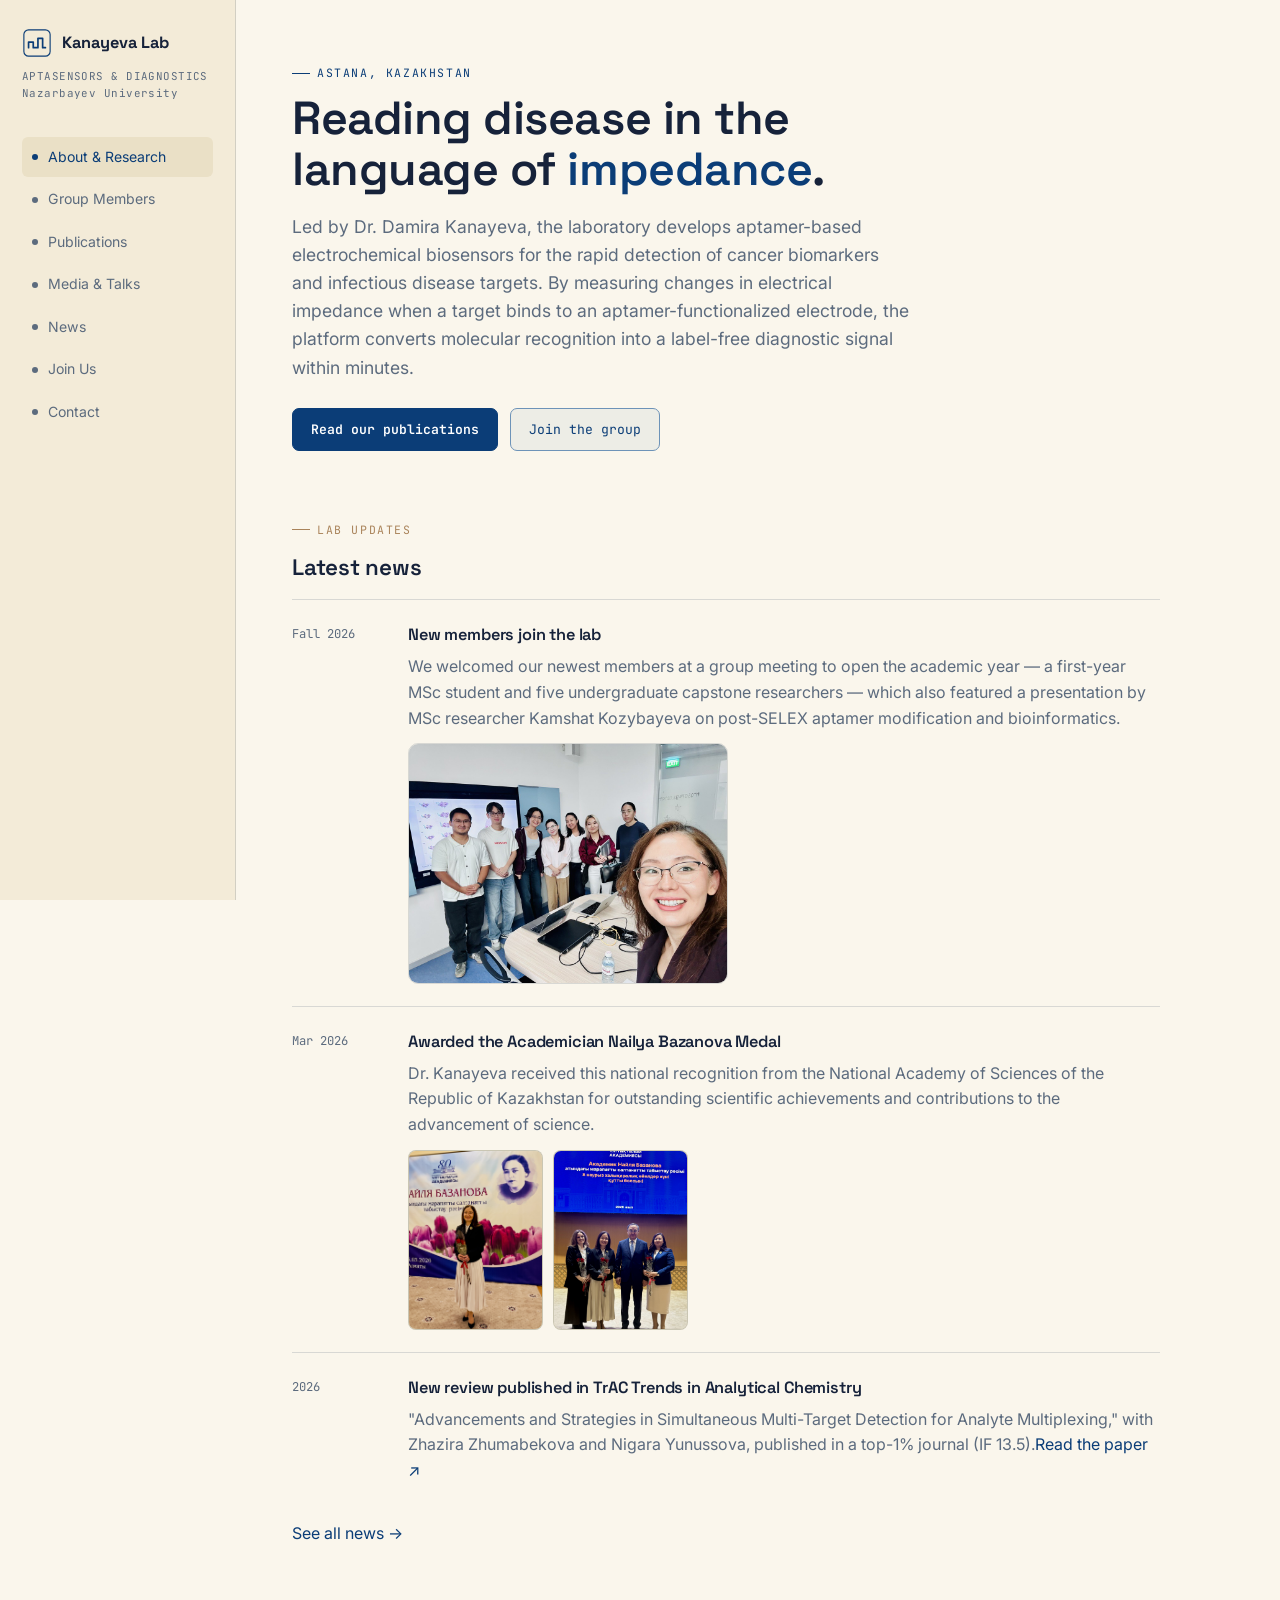
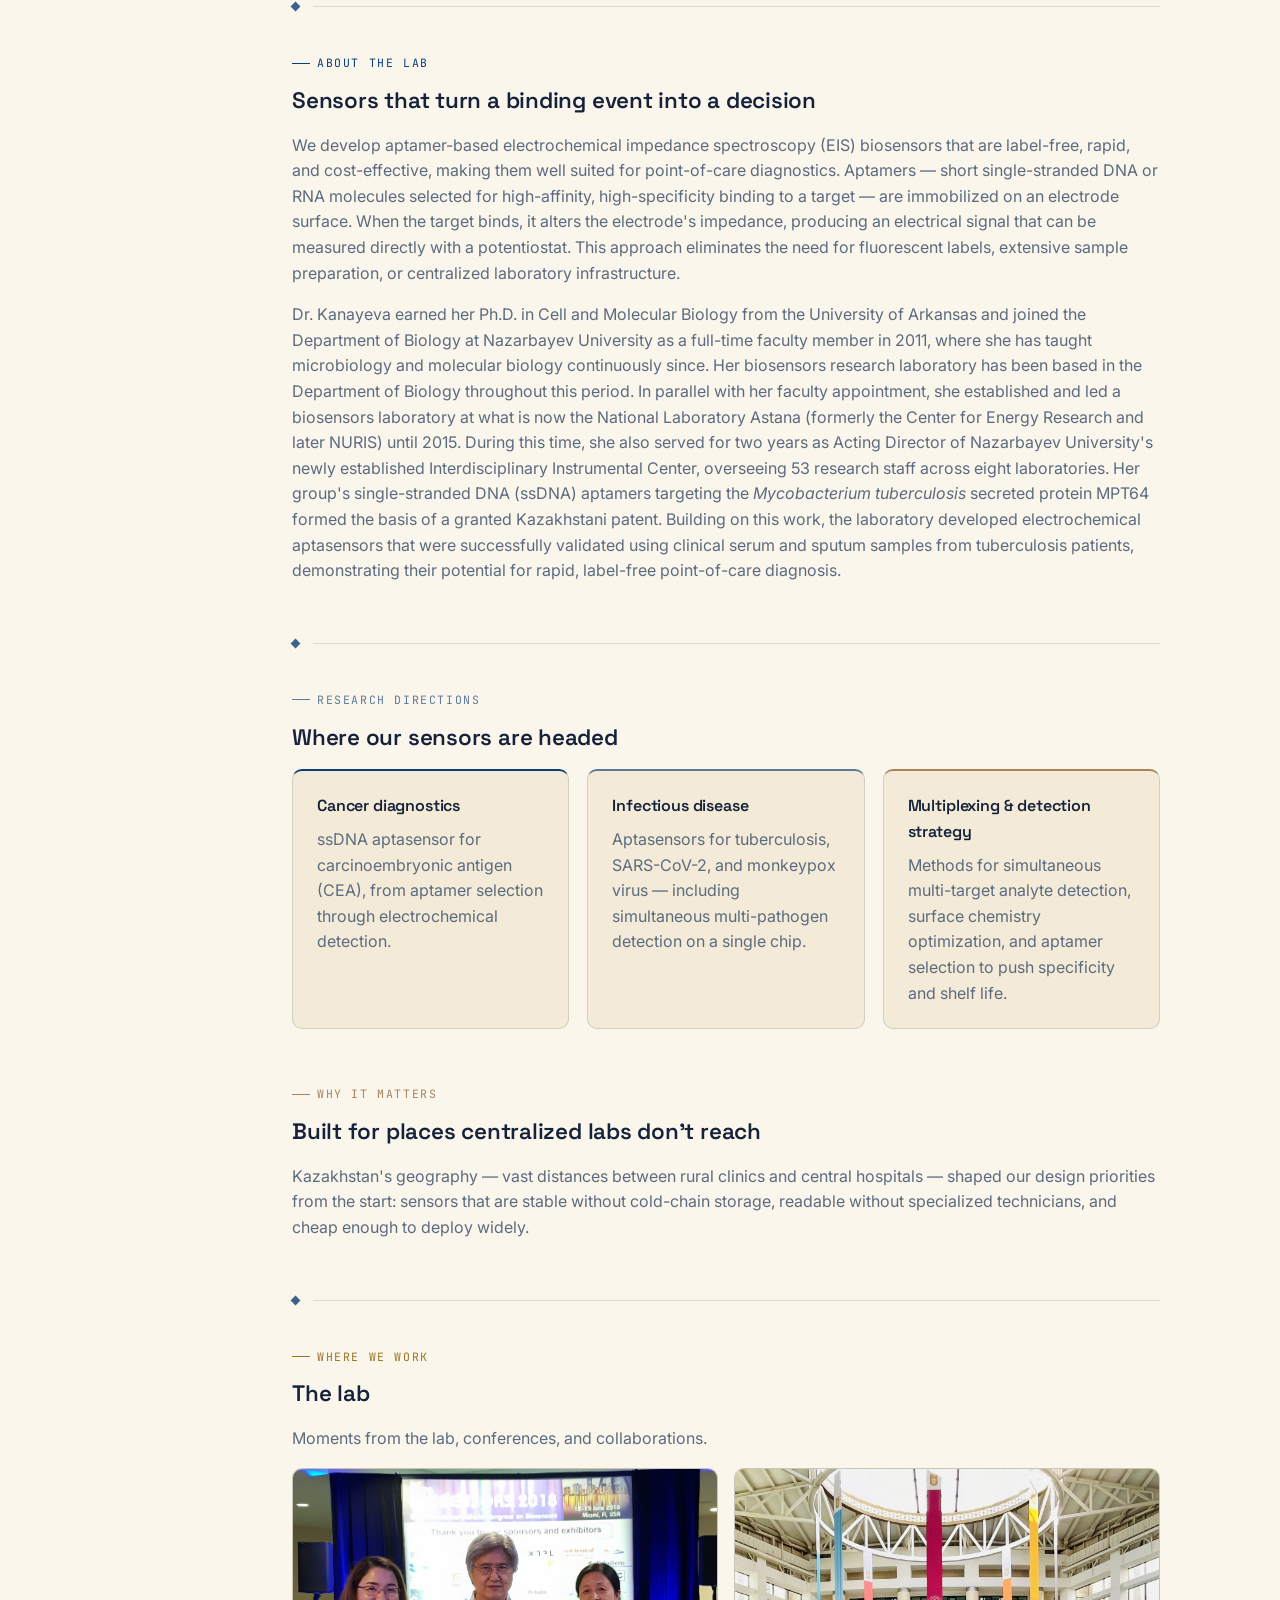
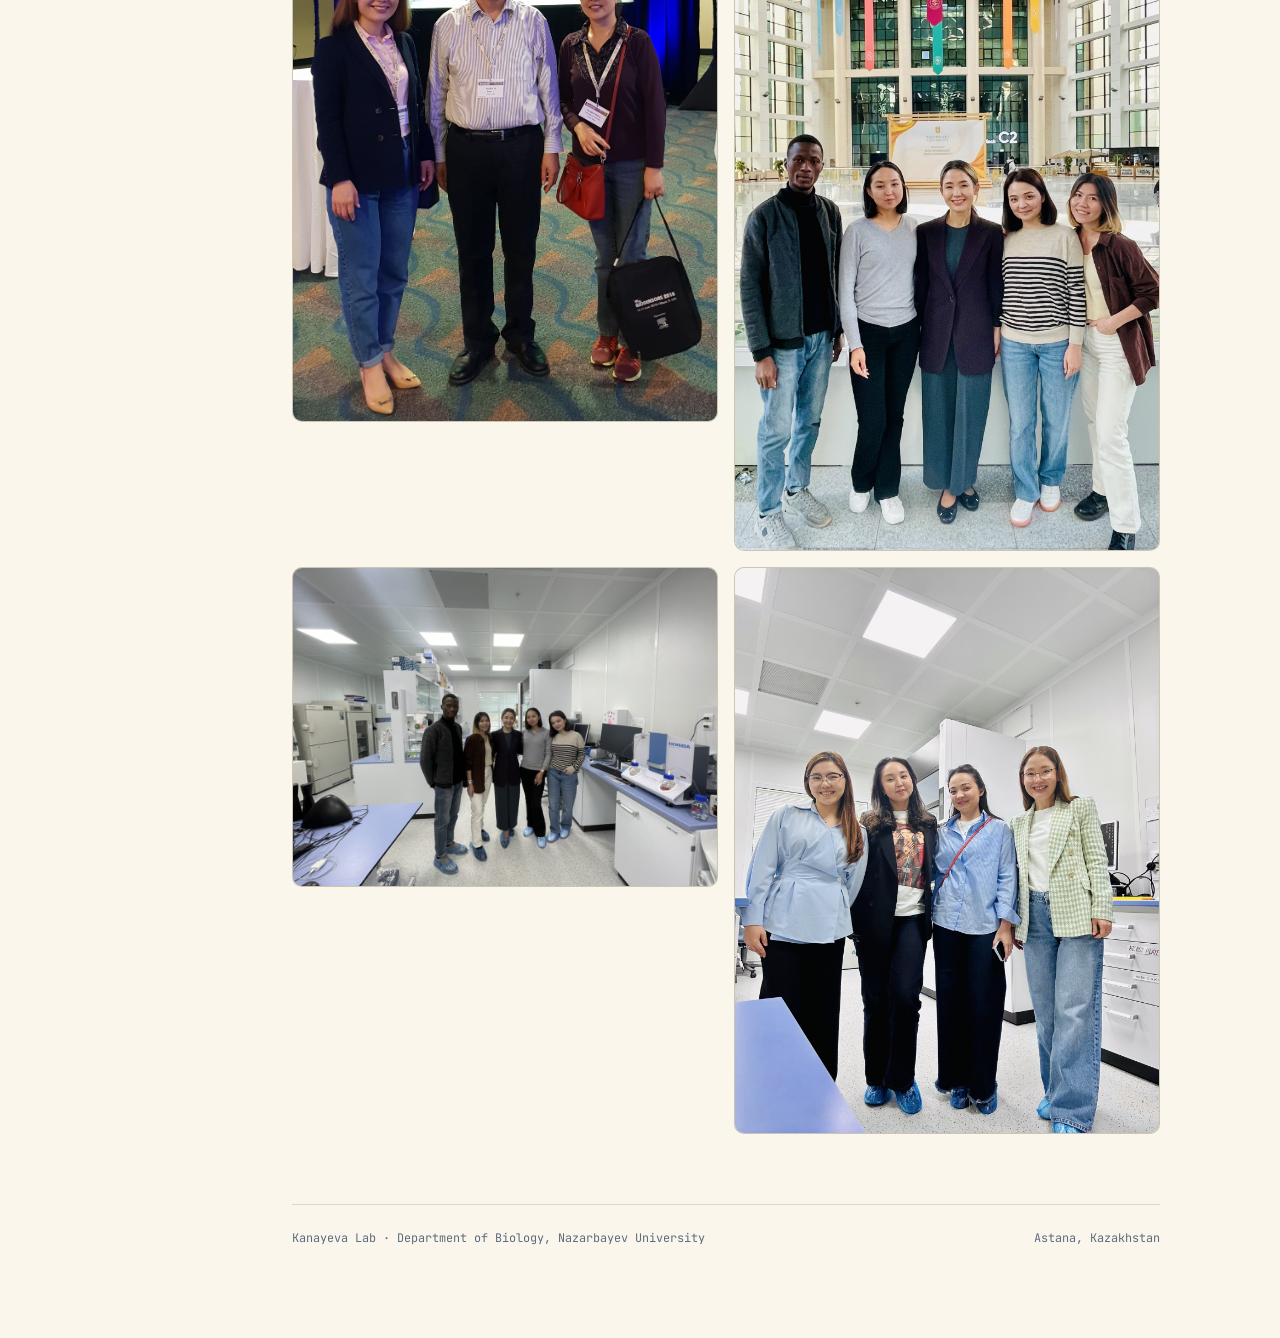
==== commit dd6e1a5d: "Include link to paper in news section Added a link to the published paper in the news item." ====
--- a/index.html
+++ b/index.html
@@ -82,7 +82,7 @@
         <div class="news-date mono">2026</div>
         <div>
           <h3 style="font-size:1.02rem; margin-bottom:6px;">New review published in TrAC Trends in Analytical Chemistry</h3>
-          <p style="margin-bottom:0">"Advancements and Strategies in Simultaneous Multi-Target Detection for Analyte Multiplexing," with Zhazira Zhumabekova and Nigara Yunussova, published in a top-1% journal (IF 13.5).</p>
+          <p style="margin-bottom:0">"Advancements and Strategies in Simultaneous Multi-Target Detection for Analyte Multiplexing," with Zhazira Zhumabekova and Nigara Yunussova, published in a top-1% journal (IF 13.5).<a href="https://doi.org/10.1016/j.trac.2026.118688" style="color:#0B3D77">Read the paper ↗</a></p>
         </div>
       </div>
       <p style="margin-top:16px"><a href="news.html" style="color:var(--teal)">See all news →</a></p>
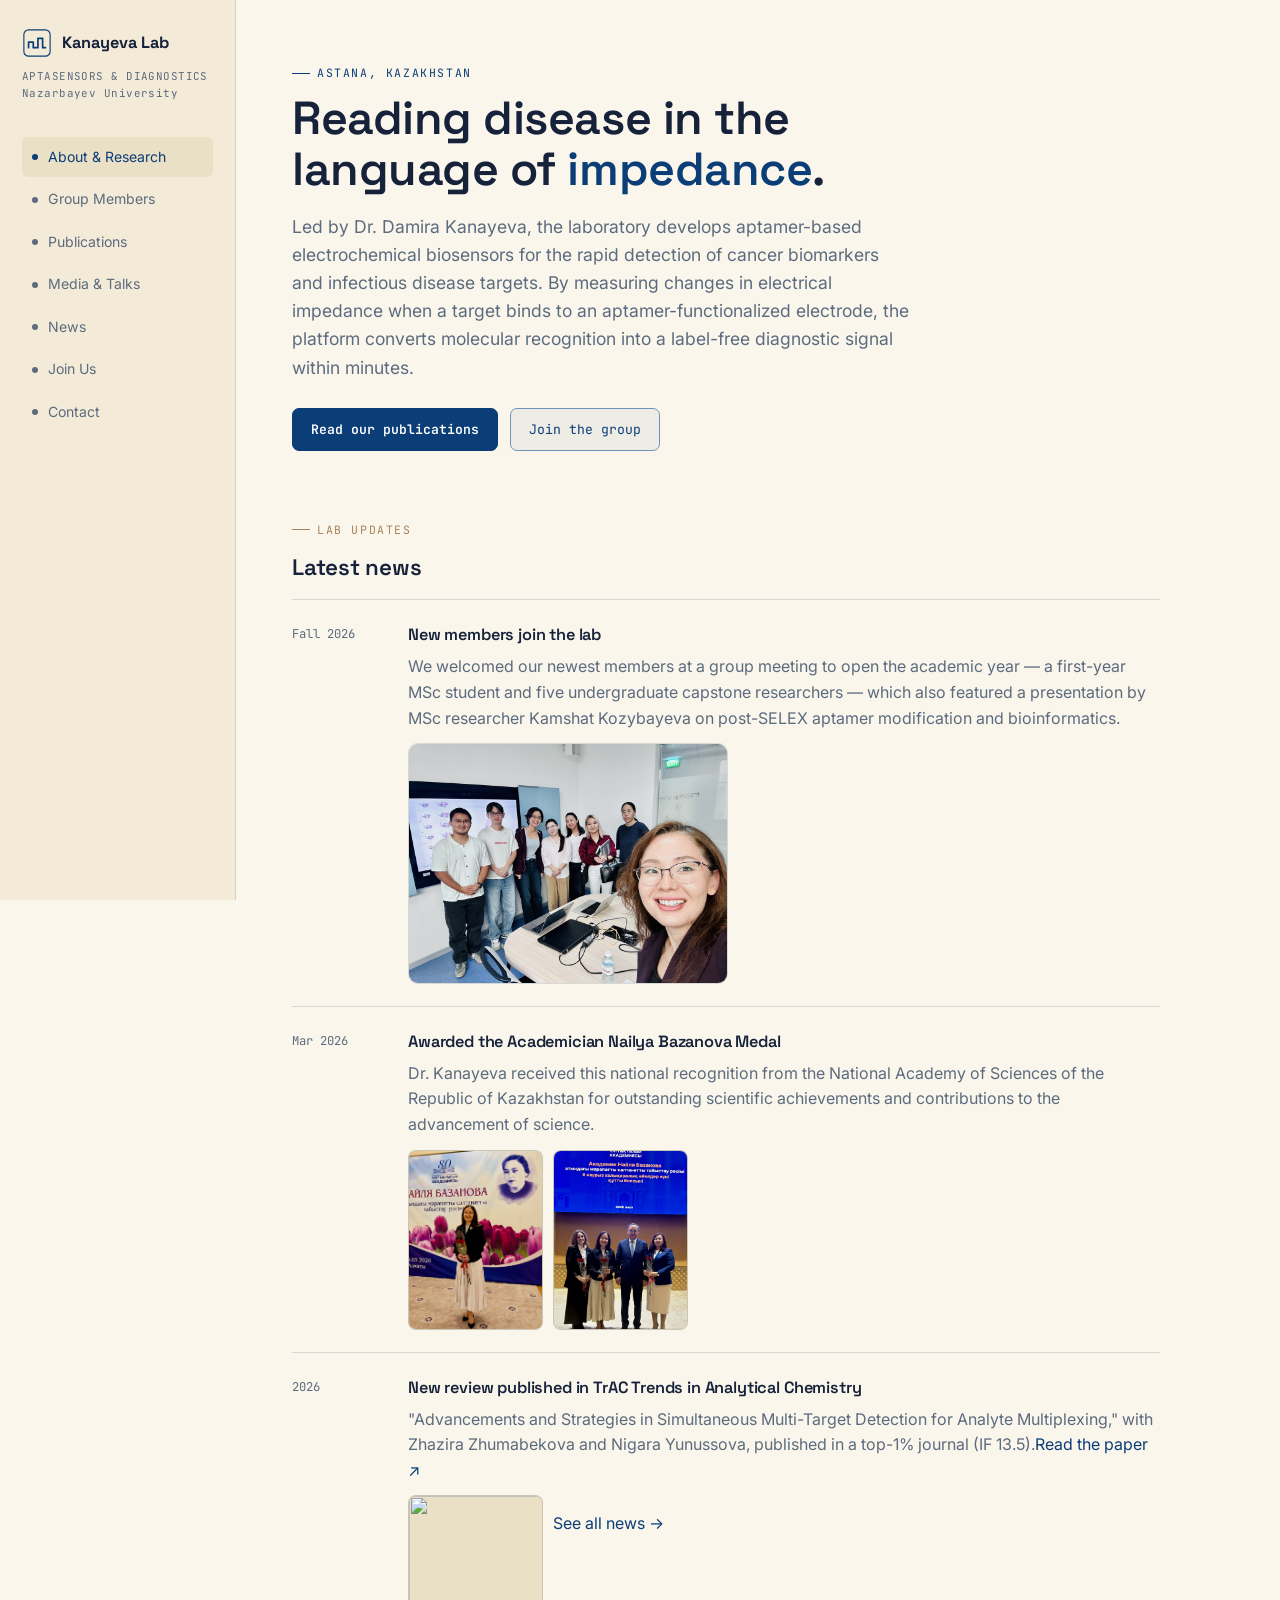
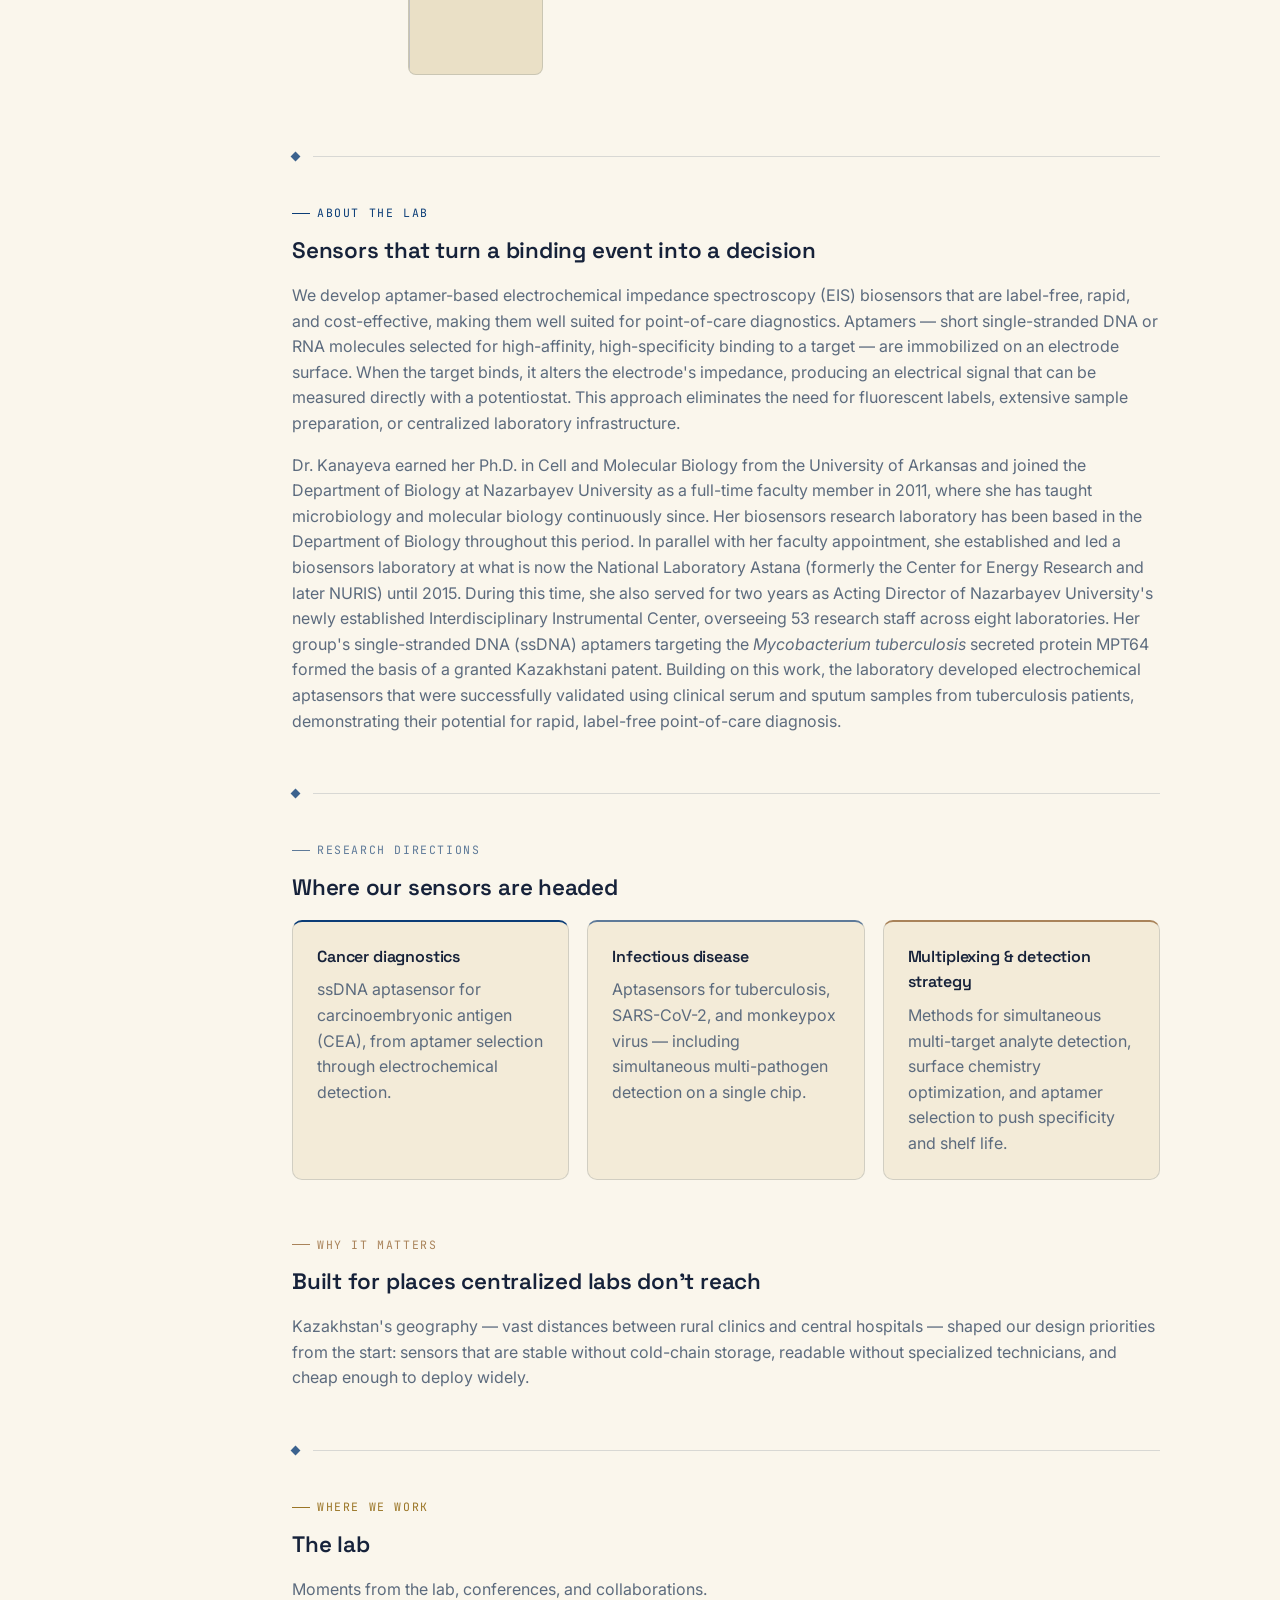
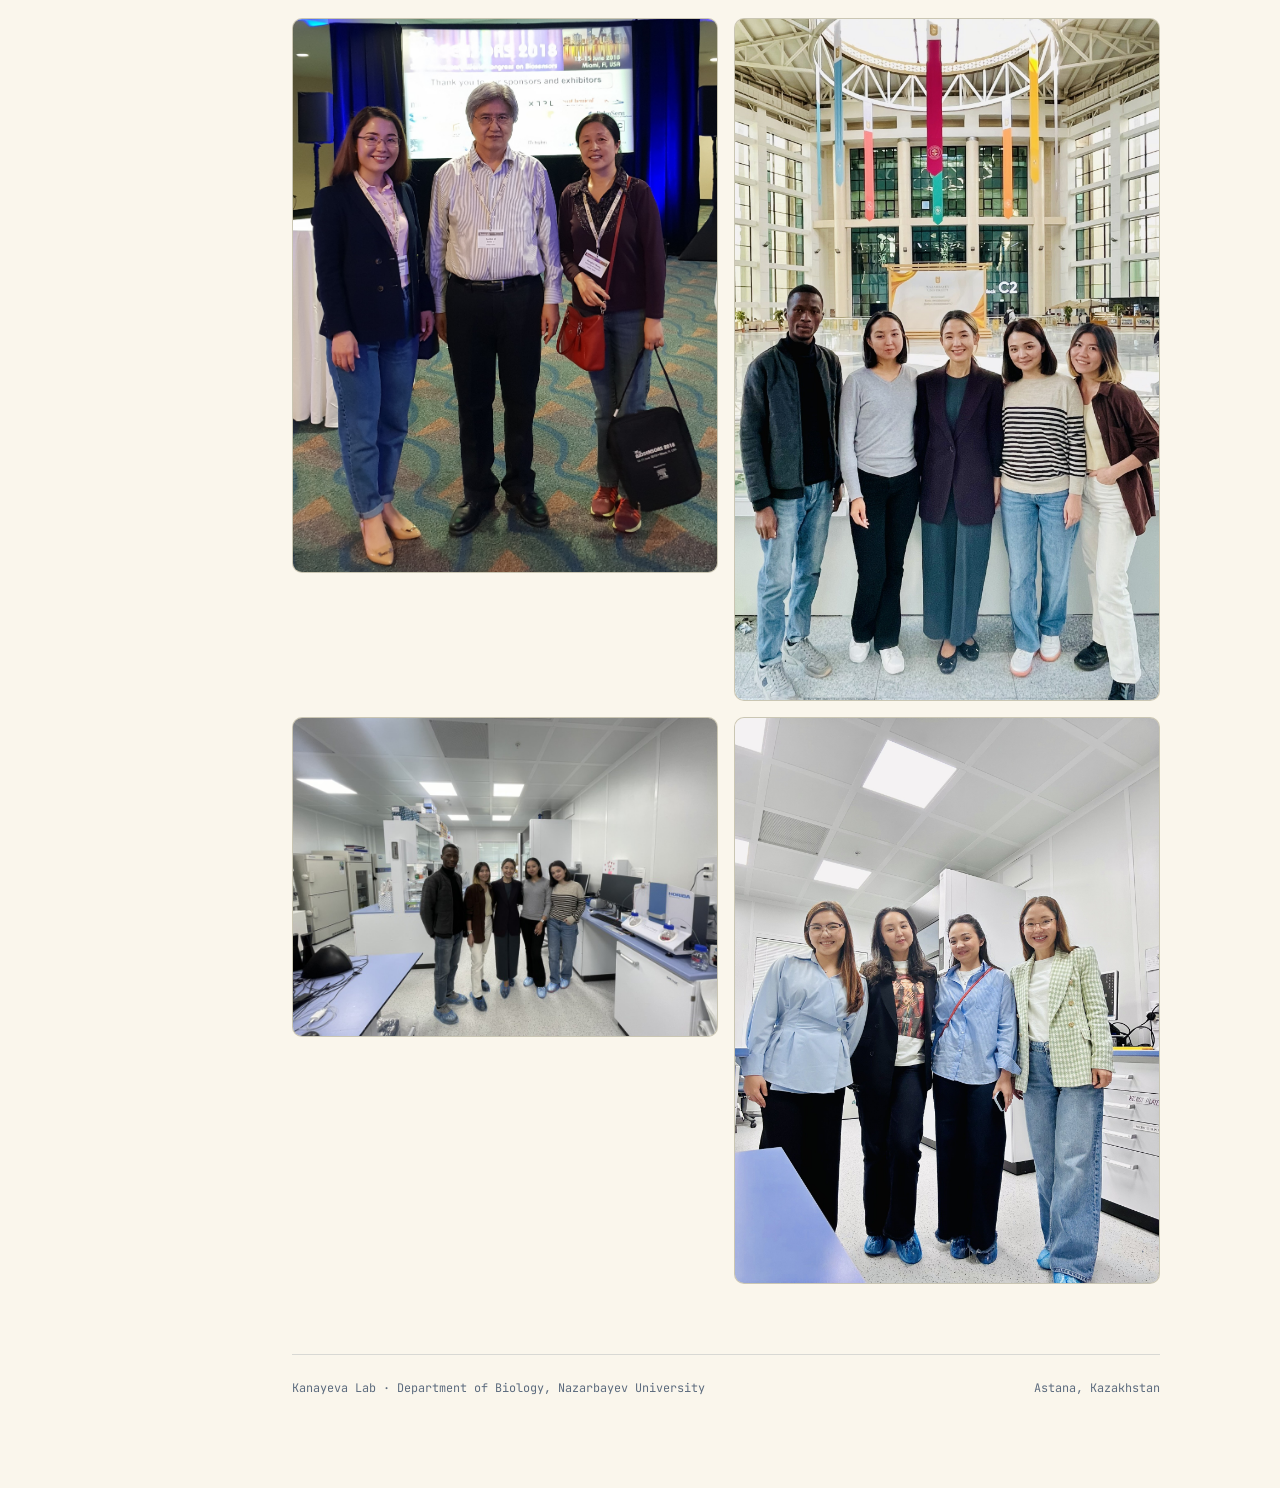
==== commit 037d940e: "Add news photo row for new review publication Added a news photo row with an image for the new revie" ====
--- a/index.html
+++ b/index.html
@@ -83,7 +83,8 @@
         <div>
           <h3 style="font-size:1.02rem; margin-bottom:6px;">New review published in TrAC Trends in Analytical Chemistry</h3>
           <p style="margin-bottom:0">"Advancements and Strategies in Simultaneous Multi-Target Detection for Analyte Multiplexing," with Zhazira Zhumabekova and Nigara Yunussova, published in a top-1% journal (IF 13.5).<a href="https://doi.org/10.1016/j.trac.2026.118688" style="color:#0B3D77">Read the paper ↗</a></p>
-        </div>
+         <div class="news-photo-row">
+           <img src="Graphical abstract. multianalyte detection..pdf"
       </div>
       <p style="margin-top:16px"><a href="news.html" style="color:var(--teal)">See all news →</a></p>
     </section>
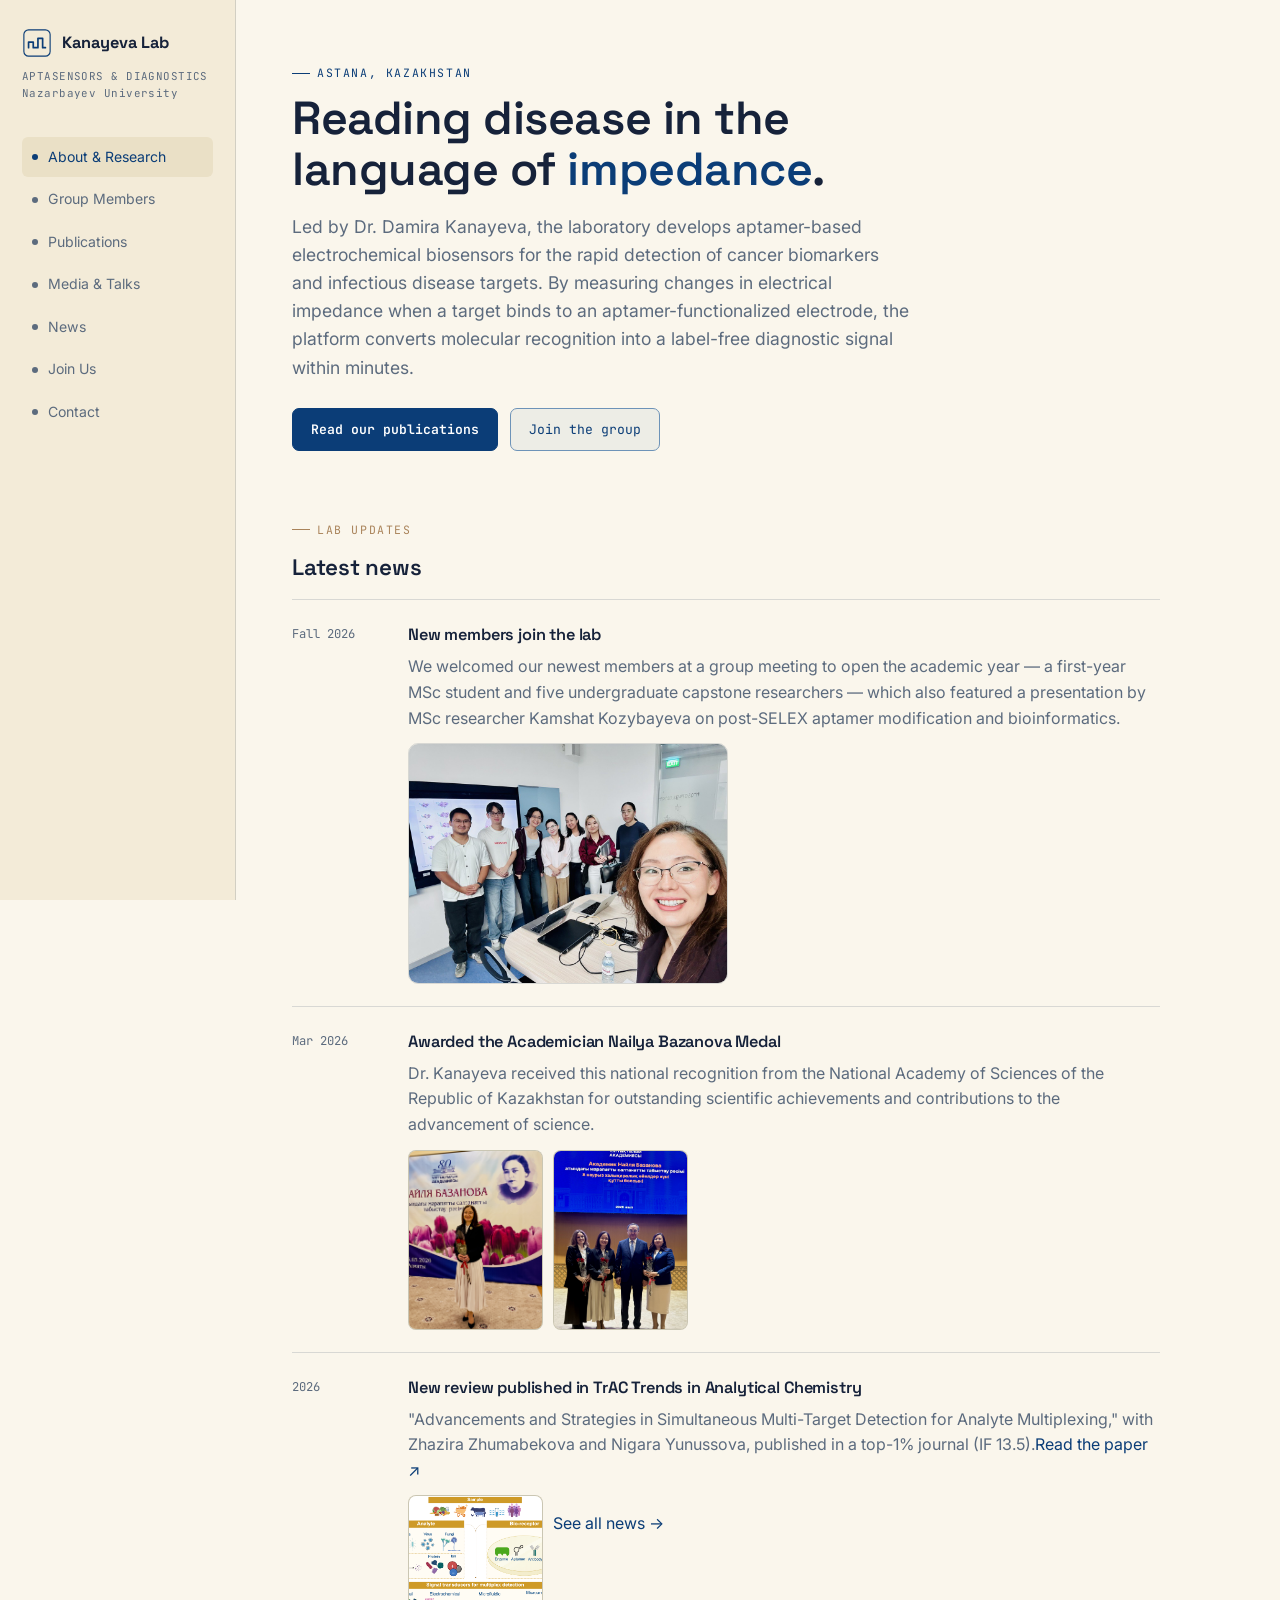
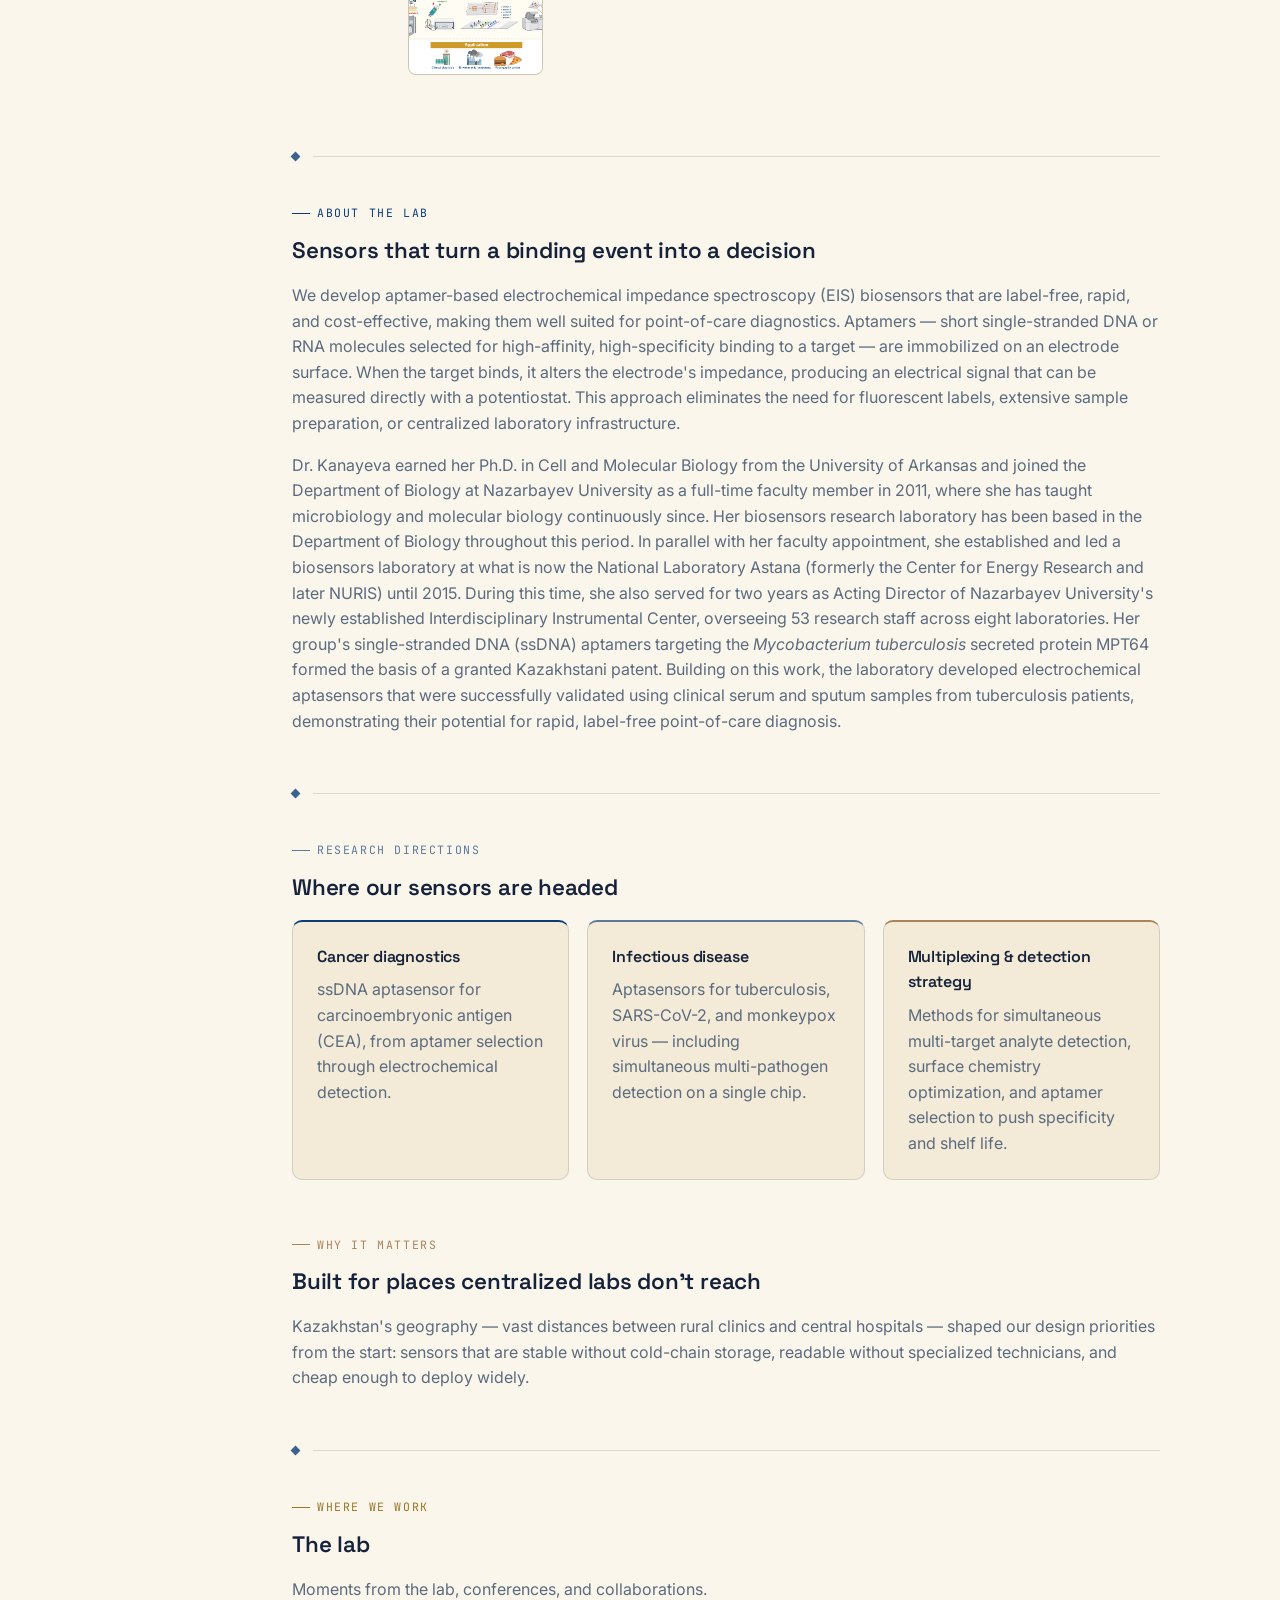
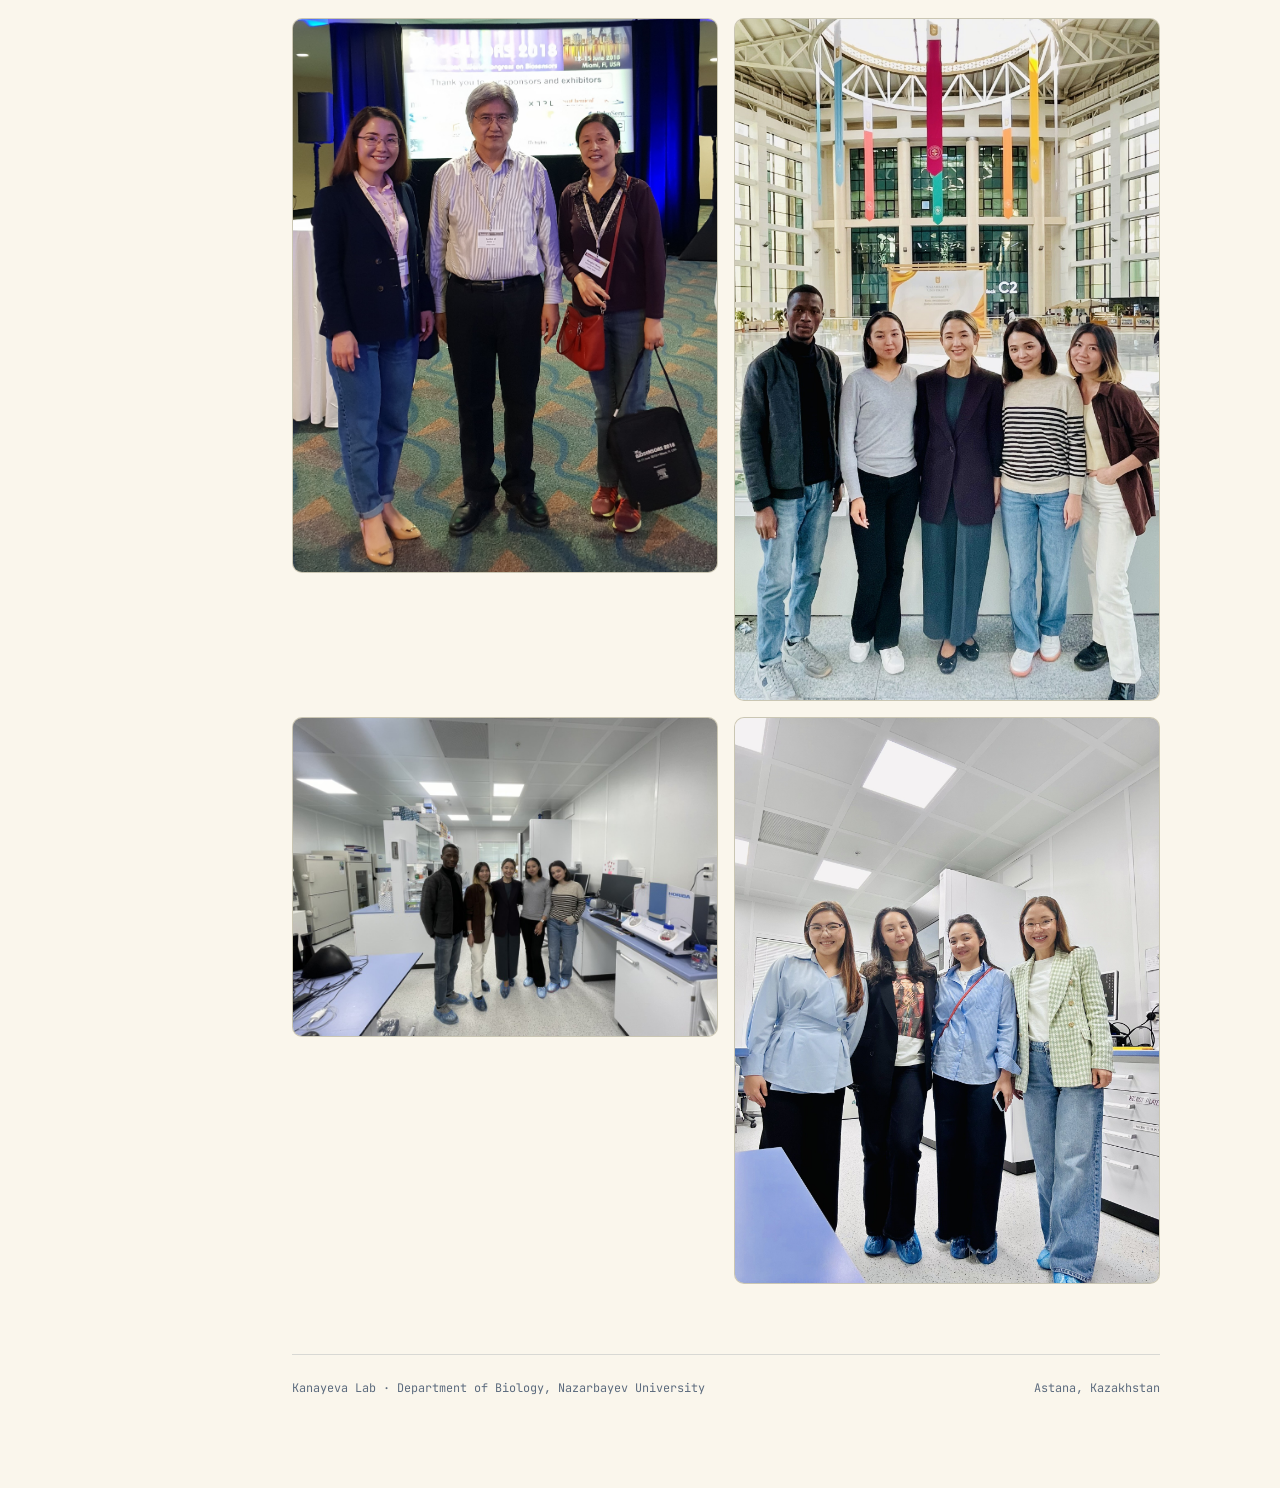
==== commit 7b425d35: "Update image source path in index.html" ====
--- a/index.html
+++ b/index.html
@@ -84,7 +84,7 @@
           <h3 style="font-size:1.02rem; margin-bottom:6px;">New review published in TrAC Trends in Analytical Chemistry</h3>
           <p style="margin-bottom:0">"Advancements and Strategies in Simultaneous Multi-Target Detection for Analyte Multiplexing," with Zhazira Zhumabekova and Nigara Yunussova, published in a top-1% journal (IF 13.5).<a href="https://doi.org/10.1016/j.trac.2026.118688" style="color:#0B3D77">Read the paper ↗</a></p>
          <div class="news-photo-row">
-           <img src="Graphical abstract. multianalyte detection..pdf"
+           <img src="images/news/Graphical abstract.png"
       </div>
       <p style="margin-top:16px"><a href="news.html" style="color:var(--teal)">See all news →</a></p>
     </section>
